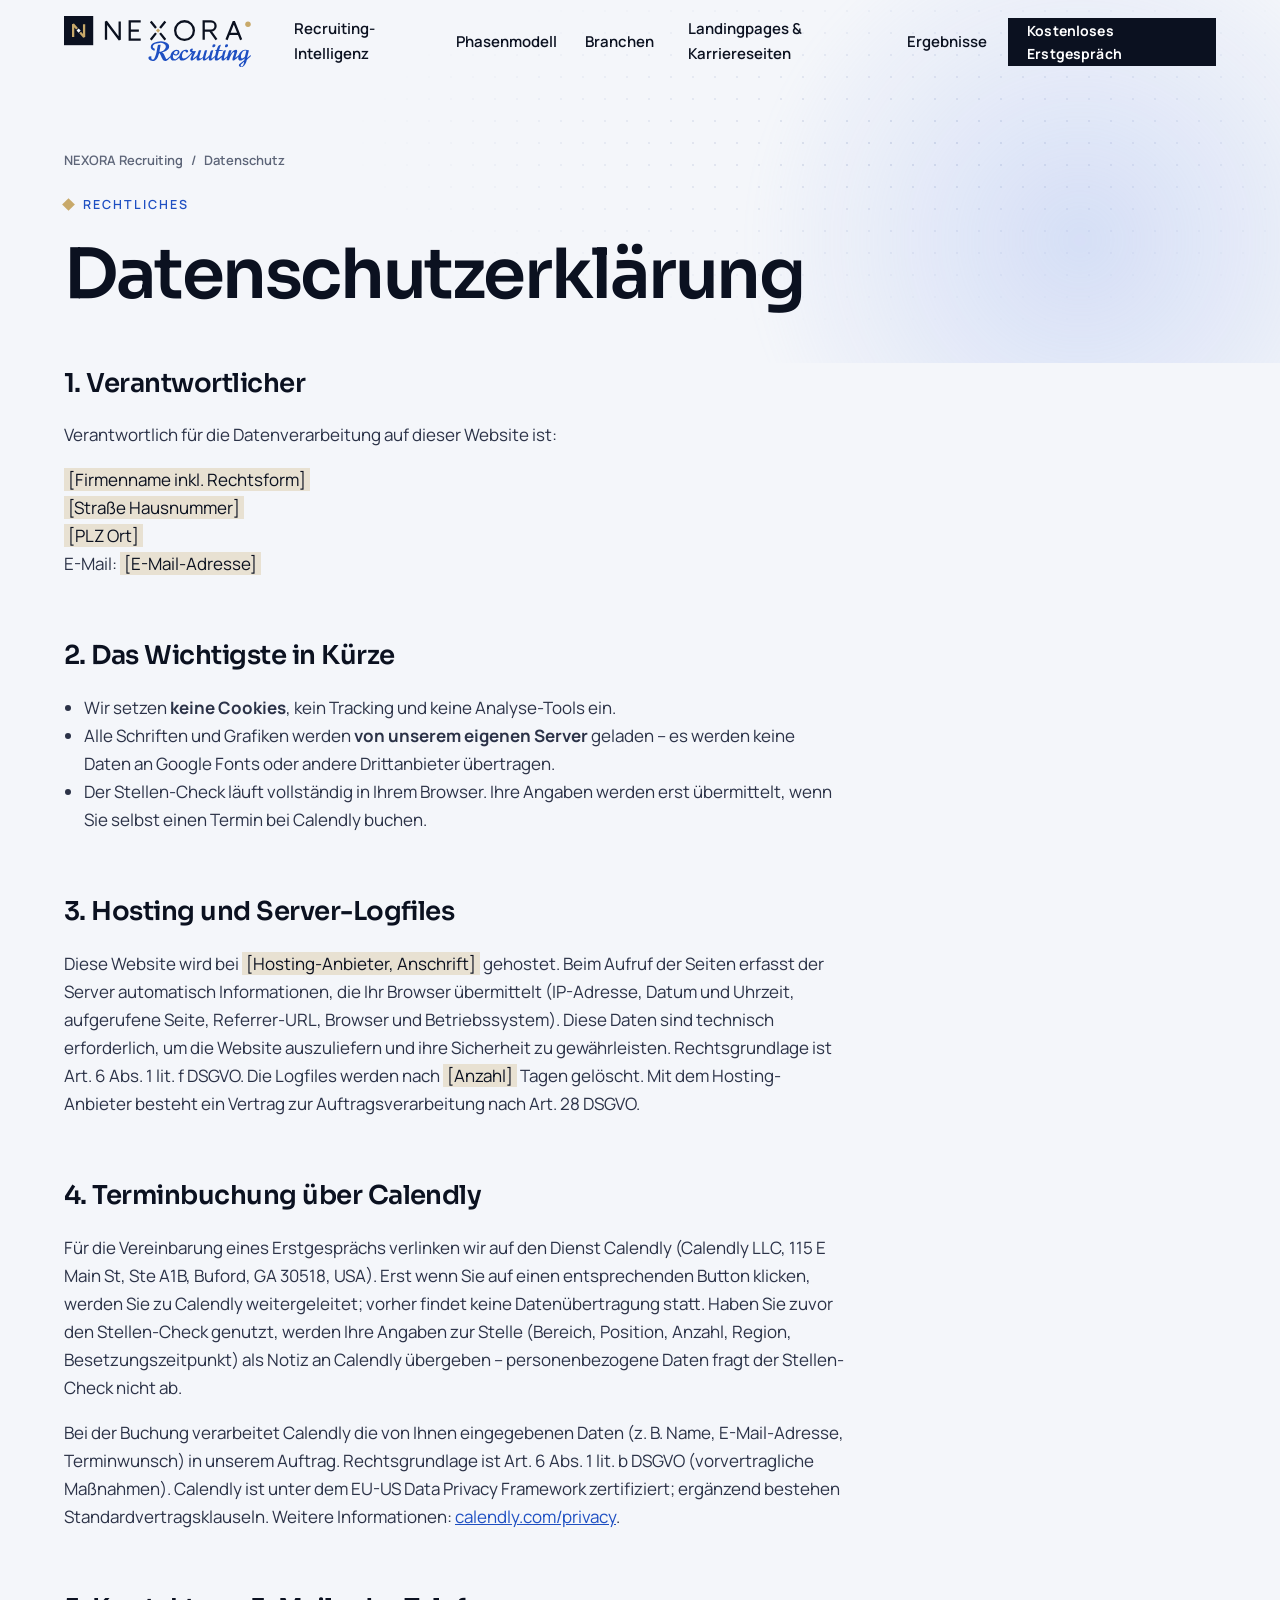
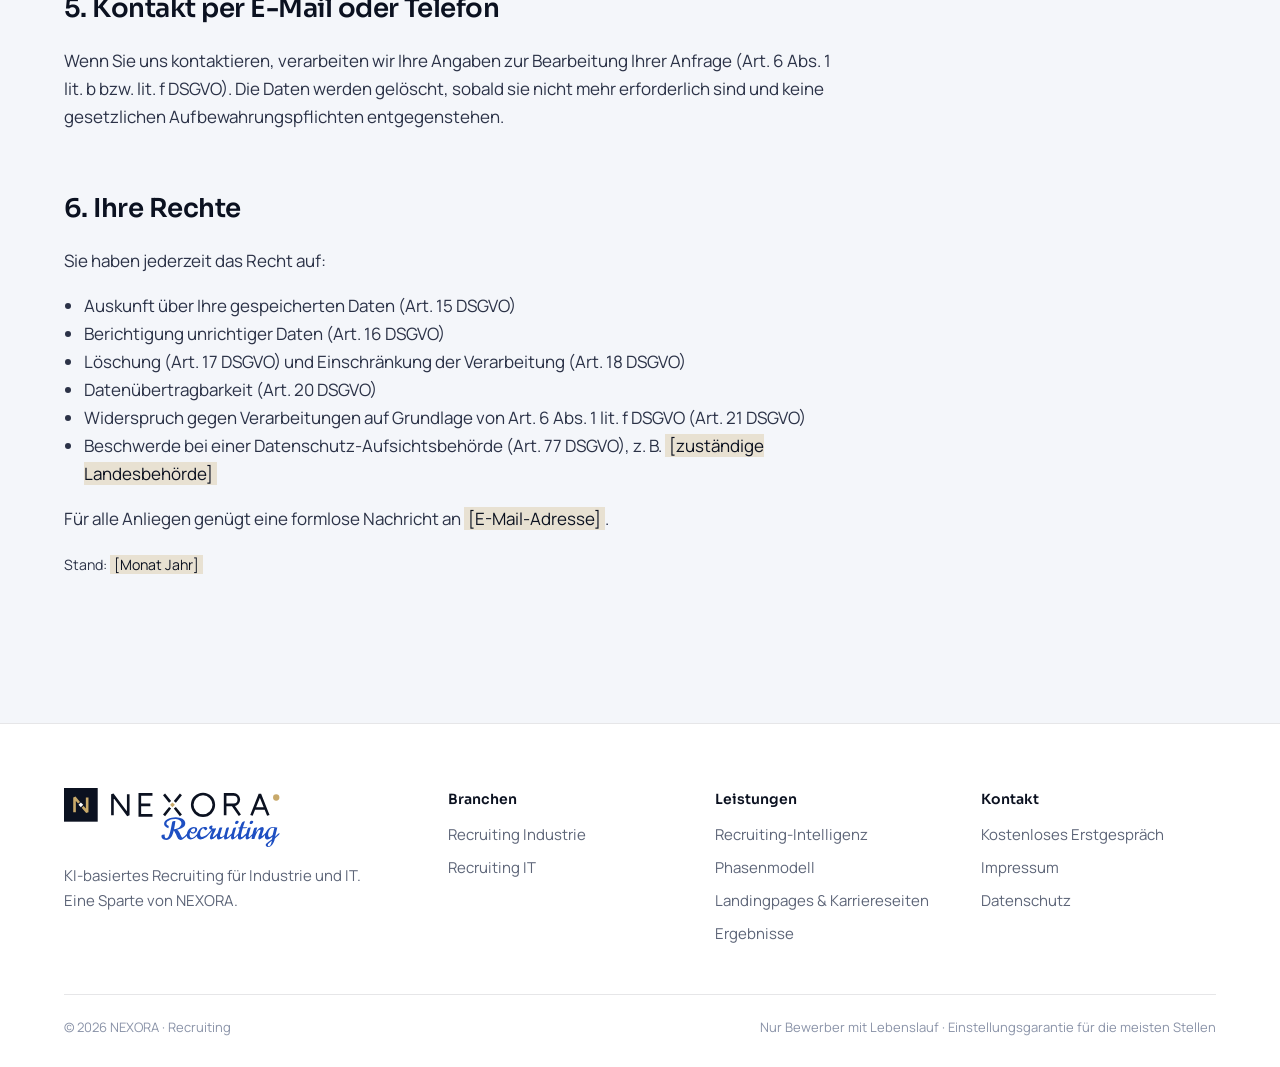
==== datenschutz.html @ f0003eba "Website für den Livegang optimieren - Schriften lokal einbinden statt über Google Fonts (DSGVO): kei" ====
<!doctype html>
<html lang="de">
<head>
<meta charset="utf-8">
<meta name="viewport" content="width=device-width, initial-scale=1">
<title>Datenschutzerklärung | NEXORA Recruiting</title>
<meta name="description" content="Datenschutzerklärung von NEXORA Recruiting – keine Cookies, kein Tracking, Schriften lokal eingebunden.">
<link rel="canonical" href="https://recruiting.nexora.de/datenschutz.html">
<meta name="theme-color" content="#0b1120">
<link rel="icon" href="assets/logo/nexora-mark.svg" type="image/svg+xml">
<link rel="preload" href="assets/fonts/manrope-latin.woff2" as="font" type="font/woff2" crossorigin>
<link rel="preload" href="assets/fonts/sora-latin.woff2" as="font" type="font/woff2" crossorigin>
<link rel="stylesheet" href="styles.css">
</head>
<body>
<a class="skip" href="#inhalt">Zum Inhalt springen</a>
<header class="hdr">
  <div class="wrap hdr-in">
    <a class="brand" href="index.html" aria-label="NEXORA Recruiting – zur Startseite"><img src="assets/logo/nexora-recruiting-logo.svg" alt="NEXORA Recruiting" width="190" height="52"></a>
    <nav class="nav" id="nav" aria-label="Hauptmenü">
      <ul class="menu">
        <li><a href="index.html#intelligenz">Recruiting-Intelligenz</a></li>
        <li><a href="index.html#phasen">Phasenmodell</a></li>
        <li class="has-sub"><button class="sub-toggle" aria-expanded="false">Branchen <svg viewBox="0 0 12 12"><path d="M2 4l4 4 4-4"/></svg></button><ul class="submenu" role="list" style="list-style:none;margin:0"><li><a href="industrie-recruiting.html"><span class="mi"><svg viewBox="0 0 24 24" aria-hidden="true"><path d="M3 21V10l5 3V10l5 3V10l5 3V4h3v17z"/><path d="M7 17h2M12 17h2"/></svg></span><span><strong>Recruiting Industrie</strong><small>Servicetechniker, Zerspaner, Elektroniker & Co.</small></span></a></li><li><a href="it-recruiting.html"><span class="mi"><svg viewBox="0 0 24 24" aria-hidden="true"><path d="M8 7l-5 5 5 5M16 7l5 5-5 5M14 4l-4 16"/></svg></span><span><strong>Recruiting IT</strong><small>Entwickler, Administratoren, IT-Security & Co.</small></span></a></li></ul></li>
        <li><a href="landingpages-karriereseiten.html">Landingpages &amp; Karriereseiten</a></li>
        <li><a href="index.html#ergebnisse">Ergebnisse</a></li>
      </ul>
      <a class="btn btn-ink btn-sm" href="https://calendly.com/staeb-felix/erstgespraech" target="_blank" rel="noopener">Kostenloses Erstgespräch</a>
    </nav>
    <button class="burger" aria-label="Menü öffnen" aria-expanded="false" aria-controls="nav"><span></span></button>
  </div>
</header>
<main id="inhalt">
<section class="hero sub-hero legal-hero" id="top">
  <div class="wrap">
    <nav class="crumbs" aria-label="Brotkrumen"><a href="index.html">NEXORA Recruiting</a><span>/</span><span>Datenschutz</span></nav>
    <span class="pre">Rechtliches</span>
    <h1>Datenschutz&shy;erklärung</h1>
  </div>
</section>
<section class="sec legal-sec">
  <div class="wrap legal">
<!-- Vorlage – vor der Veröffentlichung rechtlich prüfen und Platzhalter in [eckigen Klammern] ersetzen. -->
<h2>1. Verantwortlicher</h2>
<p>Verantwortlich für die Datenverarbeitung auf dieser Website ist:</p>
<address><mark class="todo">[Firmenname inkl. Rechtsform]</mark><br><mark class="todo">[Straße Hausnummer]</mark><br><mark class="todo">[PLZ Ort]</mark><br>E-Mail: <mark class="todo">[E-Mail-Adresse]</mark></address>

<h2>2. Das Wichtigste in Kürze</h2>
<ul>
<li>Wir setzen <b>keine Cookies</b>, kein Tracking und keine Analyse-Tools ein.</li>
<li>Alle Schriften und Grafiken werden <b>von unserem eigenen Server</b> geladen – es werden keine Daten an Google Fonts oder andere Drittanbieter übertragen.</li>
<li>Der Stellen-Check läuft vollständig in Ihrem Browser. Ihre Angaben werden erst übermittelt, wenn Sie selbst einen Termin bei Calendly buchen.</li>
</ul>

<h2>3. Hosting und Server-Logfiles</h2>
<p>Diese Website wird bei <mark class="todo">[Hosting-Anbieter, Anschrift]</mark> gehostet. Beim Aufruf der Seiten erfasst der Server automatisch Informationen, die Ihr Browser übermittelt (IP-Adresse, Datum und Uhrzeit, aufgerufene Seite, Referrer-URL, Browser und Betriebssystem). Diese Daten sind technisch erforderlich, um die Website auszuliefern und ihre Sicherheit zu gewährleisten. Rechtsgrundlage ist Art. 6 Abs. 1 lit. f DSGVO. Die Logfiles werden nach <mark class="todo">[Anzahl]</mark> Tagen gelöscht. Mit dem Hosting-Anbieter besteht ein Vertrag zur Auftragsverarbeitung nach Art. 28 DSGVO.</p>

<h2>4. Terminbuchung über Calendly</h2>
<p>Für die Vereinbarung eines Erstgesprächs verlinken wir auf den Dienst Calendly (Calendly LLC, 115 E Main St, Ste A1B, Buford, GA 30518, USA). Erst wenn Sie auf einen entsprechenden Button klicken, werden Sie zu Calendly weitergeleitet; vorher findet keine Datenübertragung statt. Haben Sie zuvor den Stellen-Check genutzt, werden Ihre Angaben zur Stelle (Bereich, Position, Anzahl, Region, Besetzungszeitpunkt) als Notiz an Calendly übergeben – personenbezogene Daten fragt der Stellen-Check nicht ab.</p>
<p>Bei der Buchung verarbeitet Calendly die von Ihnen eingegebenen Daten (z. B. Name, E-Mail-Adresse, Terminwunsch) in unserem Auftrag. Rechtsgrundlage ist Art. 6 Abs. 1 lit. b DSGVO (vorvertragliche Maßnahmen). Calendly ist unter dem EU-US Data Privacy Framework zertifiziert; ergänzend bestehen Standardvertragsklauseln. Weitere Informationen: <a href="https://calendly.com/privacy" target="_blank" rel="noopener">calendly.com/privacy</a>.</p>

<h2>5. Kontakt per E-Mail oder Telefon</h2>
<p>Wenn Sie uns kontaktieren, verarbeiten wir Ihre Angaben zur Bearbeitung Ihrer Anfrage (Art. 6 Abs. 1 lit. b bzw. lit. f DSGVO). Die Daten werden gelöscht, sobald sie nicht mehr erforderlich sind und keine gesetzlichen Aufbewahrungspflichten entgegenstehen.</p>

<h2>6. Ihre Rechte</h2>
<p>Sie haben jederzeit das Recht auf:</p>
<ul>
<li>Auskunft über Ihre gespeicherten Daten (Art. 15 DSGVO)</li>
<li>Berichtigung unrichtiger Daten (Art. 16 DSGVO)</li>
<li>Löschung (Art. 17 DSGVO) und Einschränkung der Verarbeitung (Art. 18 DSGVO)</li>
<li>Datenübertragbarkeit (Art. 20 DSGVO)</li>
<li>Widerspruch gegen Verarbeitungen auf Grundlage von Art. 6 Abs. 1 lit. f DSGVO (Art. 21 DSGVO)</li>
<li>Beschwerde bei einer Datenschutz-Aufsichtsbehörde (Art. 77 DSGVO), z. B. <mark class="todo">[zuständige Landesbehörde]</mark></li>
</ul>
<p>Für alle Anliegen genügt eine formlose Nachricht an <mark class="todo">[E-Mail-Adresse]</mark>.</p>

<p><small>Stand: <mark class="todo">[Monat Jahr]</mark></small></p>
  </div>
</section>
</main>
<footer class="ftr">
  <div class="wrap">
    <div class="ftr-grid">
      <div><img src="assets/logo/nexora-recruiting-logo.svg" alt="NEXORA Recruiting" width="220" height="60"><p class="claim">KI-basiertes Recruiting für Industrie und IT. Eine Sparte von NEXORA.</p></div>
      <div><h4>Branchen</h4><ul><li><a href="industrie-recruiting.html">Recruiting Industrie</a></li><li><a href="it-recruiting.html">Recruiting IT</a></li></ul></div>
      <div><h4>Leistungen</h4><ul><li><a href="index.html#intelligenz">Recruiting-Intelligenz</a></li><li><a href="index.html#phasen">Phasenmodell</a></li><li><a href="landingpages-karriereseiten.html">Landingpages &amp; Karriereseiten</a></li><li><a href="index.html#ergebnisse">Ergebnisse</a></li></ul></div>
      <div><h4>Kontakt</h4><ul><li><a href="https://calendly.com/staeb-felix/erstgespraech" target="_blank" rel="noopener">Kostenloses Erstgespräch</a></li><li><a href="impressum.html">Impressum</a></li><li><a href="datenschutz.html">Datenschutz</a></li></ul></div>
    </div>
    <div class="ftr-bot"><span>© 2026 NEXORA · Recruiting</span><span>Nur Bewerber mit Lebenslauf · Einstellungsgarantie für die meisten Stellen</span></div>
  </div>
</footer>
<div class="mbar"><a href="https://calendly.com/staeb-felix/erstgespraech" target="_blank" rel="noopener">Kostenloses Erstgespräch <svg viewBox="0 0 24 24" fill="none" stroke="currentColor" stroke-width="2.2" stroke-linecap="round" stroke-linejoin="round"><path d="M5 12h14M13 6l6 6-6 6"/></svg></a></div>
<script src="main.js"></script>
</body>
</html>
---- styles.css ----
/* Schriften lokal eingebunden (SIL Open Font License, siehe assets/fonts/OFL.txt) –
   keine Verbindung zu Google-Servern, kein Weitergeben der Besucher-IP (DSGVO). */
@font-face { font-family: "Manrope"; font-style: normal; font-weight: 400 800; font-display: swap; src: url("assets/fonts/manrope-latin-ext.woff2") format("woff2"); unicode-range: U+0100-02BA, U+02BD-02C5, U+02C7-02CC, U+02CE-02D7, U+02DD-02FF, U+0304, U+0308, U+0329, U+1D00-1DBF, U+1E00-1E9F, U+1EF2-1EFF, U+2020, U+20A0-20AB, U+20AD-20C4, U+2113, U+2C60-2C7F, U+A720-A7FF; }
@font-face { font-family: "Manrope"; font-style: normal; font-weight: 400 800; font-display: swap; src: url("assets/fonts/manrope-latin.woff2") format("woff2"); unicode-range: U+0000-00FF, U+0131, U+0152-0153, U+02BB-02BC, U+02C6, U+02DA, U+02DC, U+0304, U+0308, U+0329, U+2000-206F, U+20AC, U+2122, U+2191, U+2193, U+2212, U+2215, U+FEFF, U+FFFD; }
@font-face { font-family: "Sora"; font-style: normal; font-weight: 400 700; font-display: swap; src: url("assets/fonts/sora-latin-ext.woff2") format("woff2"); unicode-range: U+0100-02BA, U+02BD-02C5, U+02C7-02CC, U+02CE-02D7, U+02DD-02FF, U+0304, U+0308, U+0329, U+1D00-1DBF, U+1E00-1E9F, U+1EF2-1EFF, U+2020, U+20A0-20AB, U+20AD-20C4, U+2113, U+2C60-2C7F, U+A720-A7FF; }
@font-face { font-family: "Sora"; font-style: normal; font-weight: 400 700; font-display: swap; src: url("assets/fonts/sora-latin.woff2") format("woff2"); unicode-range: U+0000-00FF, U+0131, U+0152-0153, U+02BB-02BC, U+02C6, U+02DA, U+02DC, U+0304, U+0308, U+0329, U+2000-206F, U+20AC, U+2122, U+2191, U+2193, U+2212, U+2215, U+FEFF, U+FFFD; }
@font-face { font-family: "Norican"; font-style: normal; font-weight: 400; font-display: swap; src: url("assets/fonts/norican-latin-ext.woff2") format("woff2"); unicode-range: U+0100-02BA, U+02BD-02C5, U+02C7-02CC, U+02CE-02D7, U+02DD-02FF, U+0304, U+0308, U+0329, U+1D00-1DBF, U+1E00-1E9F, U+1EF2-1EFF, U+2020, U+20A0-20AB, U+20AD-20C4, U+2113, U+2C60-2C7F, U+A720-A7FF; }
@font-face { font-family: "Norican"; font-style: normal; font-weight: 400; font-display: swap; src: url("assets/fonts/norican-latin.woff2") format("woff2"); unicode-range: U+0000-00FF, U+0131, U+0152-0153, U+02BB-02BC, U+02C6, U+02DA, U+02DC, U+0304, U+0308, U+0329, U+2000-206F, U+20AC, U+2122, U+2191, U+2193, U+2212, U+2215, U+FEFF, U+FFFD; }

/* NEXORA Recruiting – Untersparte von NEXORA
   Hell statt Nacht: kühles Weiß, Nachtblau, Messing aus dem Mutterlogo.
   Dazu das Dunkelblau des Recruiting-Schriftzugs (Allura) als zweite Akzentfarbe.
   Die Messing-Raute (Knoten im X) markiert, wo die Recruiting-Intelligenz arbeitet. */

:root {
  --ink: #0b1120;
  --navy: #121a2e;
  --navy-2: #1a2440;
  --brass: #c8a96a;
  --brass-2: #e2c88f;
  --blue: #1e4fc2;
  --blue-2: #3a6ae0;
  --sky: #9db4f0;
  --frost: #f4f6fa;
  --frost-2: #e9edf5;
  --white: #fff;
  --text: #2b3247;
  --muted: #5d6578;
  --steel: #8a93a8;
  --line: rgba(11, 17, 32, .1);
  --line-d: rgba(255, 255, 255, .1);
  --head: "Sora", "Manrope", system-ui, sans-serif;
  --sans: "Manrope", system-ui, sans-serif;
  --script: "Norican", cursive;
  --gutter: clamp(20px, 5vw, 72px);
  --max: 1240px;
  --ease: cubic-bezier(.2, .7, .1, 1);
}

*, *::before, *::after { box-sizing: border-box; }
html { scroll-behavior: smooth; scroll-padding-top: 96px; -webkit-text-size-adjust: 100%; }
body { margin: 0; background: var(--frost); color: var(--text); font: 400 17px/1.65 var(--sans); -webkit-font-smoothing: antialiased; overflow-x: clip; }
img, svg { display: block; max-width: 100%; }
h1, h2, h3, h4, p, figure, dl, dd { margin: 0; }
a { color: inherit; }
button, input, select, textarea { font: inherit; color: inherit; }
:focus-visible { outline: 2px solid var(--brass); outline-offset: 3px; }
::selection { background: var(--brass-2); color: var(--ink); }
.wrap { width: min(var(--max), 100% - 2 * var(--gutter)); margin-inline: auto; }
.skip { position: absolute; left: -9999px; z-index: 99; background: var(--ink); color: #fff; padding: 10px 16px; }
.skip:focus { left: 16px; top: 12px; }

/* ---------- Typo ---------- */
.pre { display: inline-flex; align-items: center; gap: 10px; font: 600 12.5px/1 var(--sans); letter-spacing: .16em; text-transform: uppercase; color: var(--blue); }
.pre::before { content: ""; width: 9px; height: 9px; background: var(--brass); transform: rotate(45deg); flex: none; }
.dark .pre { color: var(--sky); }
.h2 { font-family: var(--head); font-weight: 600; font-size: clamp(32px, 4vw, 54px); line-height: 1.1; letter-spacing: -.025em; color: var(--ink); text-wrap: balance; }
.dark .h2 { color: var(--white); }
.sc { font-family: var(--script); font-weight: 400; color: var(--blue); font-size: 1.08em; letter-spacing: 0; line-height: .9; padding-right: .08em; }
.dark .sc { color: var(--sky); }
.lead { font-size: clamp(17px, 1.3vw, 19px); color: var(--muted); max-width: 56ch; }
.dark .lead { color: #aab3c7; }
.head { display: grid; gap: 18px 64px; margin-bottom: clamp(40px, 5vw, 64px); }
.head .pre { grid-column: 1 / -1; }
@media (min-width: 960px) { .head { grid-template-columns: minmax(0, 1.1fr) minmax(0, .9fr); align-items: end; } }
.sec { padding: clamp(84px, 10vw, 140px) 0; position: relative; }
.dark { background: var(--ink); color: #c9d0de; }

/* ---------- Buttons ---------- */
.btn { position: relative; display: inline-flex; align-items: center; justify-content: center; gap: 10px; min-height: 54px; padding: 0 26px; font-weight: 700; font-size: 15px; letter-spacing: .01em; text-decoration: none; border: 1px solid transparent; cursor: pointer; overflow: hidden; isolation: isolate; transition: background .25s, color .25s, border-color .25s, transform .25s var(--ease); }
.btn:hover { transform: translateY(-1px); }
.btn svg { width: 16px; height: 16px; transition: transform .3s var(--ease); }
.btn:hover svg { transform: translateX(3px); }
.btn-brass { background: var(--brass); color: var(--ink); }
.btn-brass::after { content: ""; position: absolute; inset: 0; z-index: -1; background: linear-gradient(100deg, transparent 30%, rgba(255,255,255,.55) 50%, transparent 70%); transform: translateX(-110%); transition: transform .8s var(--ease); }
.btn-brass:hover::after { transform: translateX(110%); }
.btn-ink { background: var(--ink); color: var(--white); }
.btn-ink:hover { background: var(--blue); }
.btn-line { border-color: rgba(11,17,32,.25); color: var(--ink); background: transparent; }
.btn-line:hover { border-color: var(--ink); }
.dark .btn-line, .btn-line.on-dark { border-color: rgba(255,255,255,.28); color: var(--white); }
.dark .btn-line:hover, .btn-line.on-dark:hover { border-color: var(--white); }
.btn-sm { min-height: 44px; padding: 0 18px; font-size: 14px; }

/* ---------- Kopfzeile ---------- */
.hdr { position: fixed; inset: 0 0 auto; z-index: 50; transition: background .35s, box-shadow .35s; }
.hdr.solid { background: rgba(255,255,255,.9); backdrop-filter: blur(14px) saturate(1.3); -webkit-backdrop-filter: blur(14px) saturate(1.3); box-shadow: 0 1px 0 var(--line); }
.hdr-in { display: flex; align-items: center; gap: 28px; height: 84px; transition: height .35s; }
.hdr.solid .hdr-in { height: 72px; }
.brand { display: block; flex: none; }
.brand img { height: 52px; width: auto; transition: height .35s; }
.hdr.solid .brand img { height: 46px; }
.nav { margin-left: auto; display: flex; align-items: center; gap: 8px; }
.menu { display: flex; align-items: center; gap: 2px; list-style: none; margin: 0; padding: 0; }
.menu > li > a, .sub-toggle { display: inline-flex; align-items: center; gap: 6px; padding: 10px 13px; font-size: 15px; font-weight: 600; color: var(--ink); text-decoration: none; background: none; border: 0; cursor: pointer; position: relative; }
.menu > li > a::after, .sub-toggle::after { content: ""; position: absolute; left: 13px; right: 13px; bottom: 4px; height: 2px; background: var(--brass); transform: scaleX(0); transform-origin: left; transition: transform .3s var(--ease); }
.menu > li > a:hover::after, .menu > li > a.on::after, .sub-toggle:hover::after { transform: scaleX(1); }
.sub-toggle svg { width: 11px; height: 11px; fill: none; stroke: currentColor; stroke-width: 1.8; transition: transform .3s; }
.has-sub { position: relative; }
.submenu { position: absolute; top: calc(100% + 12px); left: 50%; translate: -50% 0; width: 420px; padding: 10px; background: var(--white); border: 1px solid var(--line); box-shadow: 0 30px 60px -24px rgba(11,17,32,.35); opacity: 0; visibility: hidden; transform: translateY(-6px); transition: opacity .25s, transform .3s var(--ease), visibility .25s; }
.submenu::before { content: ""; position: absolute; inset: -14px 0 auto; height: 14px; }
.has-sub:hover .submenu, .has-sub:focus-within .submenu, .has-sub.open .submenu { opacity: 1; visibility: visible; transform: none; }
.has-sub:hover .sub-toggle svg, .has-sub.open .sub-toggle svg { transform: rotate(180deg); }
.submenu a { display: flex; gap: 14px; align-items: center; padding: 12px; text-decoration: none; transition: background .2s; }
.submenu a:hover { background: var(--frost); }
.submenu strong { display: block; font-size: 15px; color: var(--ink); }
.submenu small { display: block; font-size: 13px; color: var(--muted); line-height: 1.4; }
.mi { flex: none; width: 42px; height: 42px; display: grid; place-items: center; border: 1px solid rgba(31,60,136,.2); background: rgba(31,60,136,.05); }
.mi svg { width: 22px; height: 22px; fill: none; stroke: var(--blue); stroke-width: 1.6; stroke-linecap: round; stroke-linejoin: round; }
.burger { display: none; margin-left: auto; width: 46px; height: 46px; border: 1px solid var(--line); background: var(--white); cursor: pointer; place-items: center; }
.burger span, .burger span::before, .burger span::after { display: block; width: 20px; height: 2px; background: var(--ink); position: relative; transition: transform .3s var(--ease), background .2s; }
.burger span::before, .burger span::after { content: ""; position: absolute; left: 0; }
.burger span::before { top: -6px; } .burger span::after { top: 6px; }
.nav-open .burger span { background: transparent; }
.nav-open .burger span::before { transform: translateY(6px) rotate(45deg); }
.nav-open .burger span::after { transform: translateY(-6px) rotate(-45deg); }

/* ---------- Hero ---------- */
.hero { position: relative; padding: 150px 0 clamp(70px, 8vw, 110px); overflow: hidden; }
.hero::before { content: ""; position: absolute; inset: 0; z-index: -1; background: radial-gradient(circle, rgba(31,60,136,.14) 1px, transparent 1.5px) 0 0 / 22px 22px; -webkit-mask: radial-gradient(ellipse 60% 70% at 72% 40%, #000, transparent 75%); mask: radial-gradient(ellipse 60% 70% at 72% 40%, #000, transparent 75%); }
.hero::after { content: ""; position: absolute; z-index: -1; width: 720px; height: 720px; right: -160px; top: -120px; background: radial-gradient(circle, rgba(157,180,240,.35), transparent 65%); filter: blur(10px); }
.hero-grid { display: grid; grid-template-columns: minmax(0, 1fr) minmax(0, 1.05fr); gap: clamp(32px, 5vw, 72px); align-items: center; }
.hero h1 { font-family: var(--head); font-weight: 600; font-size: clamp(42px, 5.4vw, 76px); line-height: 1.04; letter-spacing: -.035em; color: var(--ink); margin: 22px 0 24px; text-wrap: balance; }
.hero h1 .sc { font-size: 1.1em; display: inline-block; transform: translateY(.06em); }
.hero .lead b { color: var(--ink); }
.hero-actions { display: flex; flex-wrap: wrap; gap: 12px; margin-top: 34px; }
.trust { display: flex; flex-wrap: wrap; gap: 10px 22px; margin-top: 34px; padding: 0; list-style: none; }
.trust li { display: flex; align-items: center; gap: 9px; font-size: 14.5px; font-weight: 600; color: var(--ink); }
.trust svg { width: 18px; height: 18px; color: var(--blue); flex: none; }

/* Recruiting-Engine im Hero */
.engine { position: relative; background: var(--ink); color: #c9d0de; border: 1px solid #1d2741; box-shadow: 0 40px 80px -30px rgba(11,17,32,.55), 0 0 0 8px rgba(255,255,255,.6); }
.engine::before { content: ""; position: absolute; inset: 0; background: radial-gradient(circle at 50% 45%, rgba(53,87,183,.35), transparent 60%); pointer-events: none; }
.eng-top { position: relative; display: flex; align-items: center; gap: 10px; padding: 13px 18px; border-bottom: 1px solid var(--line-d); font-size: 12.5px; font-weight: 600; letter-spacing: .04em; }
.eng-top .live { width: 8px; height: 8px; border-radius: 50%; background: #4ade80; box-shadow: 0 0 0 0 rgba(74,222,128,.6); animation: live 1.8s infinite; }
@keyframes live { 70% { box-shadow: 0 0 0 8px rgba(74,222,128,0); } 100% { box-shadow: 0 0 0 0 rgba(74,222,128,0); } }
.eng-top b { color: var(--white); }
.eng-top .job { margin-left: auto; color: var(--brass-2); font-weight: 600; transition: opacity .3s; }
.eng-body { position: relative; display: grid; grid-template-columns: 1fr 1.15fr 1.25fr; gap: 0; min-height: 380px; }
.eng-col { padding: 18px 16px; position: relative; }
.eng-col + .eng-col { border-left: 1px solid var(--line-d); }
.eng-lbl { font-size: 10.5px; font-weight: 700; letter-spacing: .16em; text-transform: uppercase; color: var(--steel); margin-bottom: 14px; display: flex; justify-content: space-between; }
.eng-lbl em { font-style: normal; color: var(--sky); }
.chans { display: grid; grid-template-columns: repeat(5, 1fr); gap: 6px; }
.chans i { aspect-ratio: 1; border: 1px solid #263252; background: #111a2e; position: relative; transition: background .3s, border-color .3s, box-shadow .3s; }
.chans i.on { background: var(--blue-2); border-color: var(--sky); box-shadow: 0 0 12px rgba(157,180,240,.6); }
.chans i.hot { background: var(--brass); border-color: var(--brass-2); box-shadow: 0 0 14px rgba(200,169,106,.8); }
.chan-key { margin-top: 14px; display: grid; gap: 6px; font-size: 11.5px; color: var(--steel); }
.chan-key span { display: flex; gap: 8px; align-items: center; }
.chan-key i { width: 9px; height: 9px; display: inline-block; }
.core { display: grid; place-items: center; margin: 4px auto 16px; width: 112px; height: 112px; position: relative; }
.core svg { position: absolute; inset: 0; width: 100%; height: 100%; }
.core .ring { animation: spin 14s linear infinite; transform-origin: center; }
.core .ring2 { animation: spin 22s linear infinite reverse; transform-origin: center; }
@keyframes spin { to { transform: rotate(360deg); } }
.core .mark { position: relative; width: 52px; height: 52px; }
.core .mark .node { animation: node 1.6s ease-in-out infinite; transform-origin: 32px 32px; }
@keyframes node { 50% { transform: scale(1.35); fill: var(--brass-2); } }
.reads { display: grid; gap: 8px; }
.reads div { border: 1px solid var(--line-d); padding: 8px 10px; background: rgba(255,255,255,.02); }
.reads dt { font-size: 10px; font-weight: 700; letter-spacing: .14em; text-transform: uppercase; color: var(--steel); }
.reads dd { font-size: 13px; font-weight: 600; color: var(--white); transition: opacity .35s; }
.reads dd.swap { opacity: 0; }
.phase-tags { display: flex; gap: 4px; }
.phase-tags span { font-size: 11px; padding: 1px 7px; border: 1px solid #33406a; color: var(--sky); }
.apps { display: grid; gap: 8px; }
.app { display: grid; grid-template-columns: 34px 1fr auto; gap: 10px; align-items: center; padding: 9px 10px; background: #121b31; border: 1px solid #222d4a; animation: appIn .6s var(--ease) both; }
@keyframes appIn { from { opacity: 0; transform: translateX(16px); } }
.app .av { width: 34px; height: 34px; border-radius: 50%; display: grid; place-items: center; font-size: 12px; font-weight: 700; color: var(--ink); background: var(--sky); }
.app b { display: block; font-size: 13px; color: var(--white); line-height: 1.25; }
.app small { display: block; font-size: 11.5px; color: var(--steel); }
.app .cv { font-size: 10.5px; font-weight: 700; letter-spacing: .06em; padding: 4px 7px; background: rgba(74,222,128,.12); color: #86efac; border: 1px solid rgba(74,222,128,.3); white-space: nowrap; }
.eng-foot { position: relative; display: flex; justify-content: space-between; gap: 12px; padding: 11px 18px; border-top: 1px solid var(--line-d); font-size: 12px; color: var(--steel); }
.eng-foot b { color: var(--white); font-variant-numeric: tabular-nums; }
.wire { position: absolute; top: 50%; width: 30px; height: 2px; z-index: 2; overflow: hidden; background: rgba(157,180,240,.15); }
.wire::after { content: ""; position: absolute; inset: 0; width: 40%; background: linear-gradient(90deg, transparent, var(--brass-2), transparent); animation: flow 1.4s linear infinite; }
@keyframes flow { from { transform: translateX(-100%); } to { transform: translateX(250%); } }
.wire.w1 { left: calc(100% / 3.4 - 15px); }
.wire.w2 { left: calc(100% * 2.15 / 3.4 - 15px); }
.eng-note { margin-top: 12px; font-size: 12px; color: var(--muted); text-align: right; }

/* ---------- Leistungsversprechen ---------- */
.promise { background: var(--white); border-block: 1px solid var(--line); }
.promise-grid { display: grid; grid-template-columns: repeat(4, 1fr); }
.pr { padding: 34px 28px; position: relative; }
.pr + .pr { border-left: 1px solid var(--line); }
.pr .ic { width: 46px; height: 46px; display: grid; place-items: center; border: 1px solid rgba(31,60,136,.2); background: rgba(31,60,136,.05); margin-bottom: 18px; }
.pr .ic svg { width: 24px; height: 24px; fill: none; stroke: var(--blue); stroke-width: 1.6; stroke-linecap: round; stroke-linejoin: round; }
.pr h3 { font-family: var(--head); font-size: 19px; font-weight: 600; letter-spacing: -.01em; color: var(--ink); line-height: 1.25; }
.pr p { font-size: 15px; color: var(--muted); margin-top: 8px; }

/* ---------- Recruiting-Intelligenz ---------- */
.intel { overflow: hidden; }
.intel::before { content: ""; position: absolute; inset: 0; background: radial-gradient(circle, rgba(157,180,240,.12) 1px, transparent 1.5px) 0 0 / 24px 24px; -webkit-mask: linear-gradient(180deg, transparent, #000 25%, #000 75%, transparent); mask: linear-gradient(180deg, transparent, #000 25%, #000 75%, transparent); pointer-events: none; }
.intel-grid { position: relative; display: grid; grid-template-columns: minmax(0, .95fr) minmax(0, 1.05fr); gap: clamp(36px, 6vw, 90px); align-items: center; }
.loop { position: relative; aspect-ratio: 1; max-width: 520px; width: 100%; margin-inline: auto; }
.loop svg { width: 100%; height: 100%; overflow: visible; }
.loop .orbit { fill: none; stroke: rgba(157,180,240,.18); stroke-dasharray: 2 6; }
.loop .spoke { stroke: rgba(157,180,240,.22); stroke-width: 1; }
.loop .pulse { fill: var(--brass-2); }
.loop .cnode rect { fill: #121b31; stroke: #2b3860; }
.loop .cnode text { fill: #c9d0de; font: 600 11px var(--sans); }
.loop .cnode.lit rect { stroke: var(--sky); fill: #18254a; }
.loop .center rect { fill: var(--ink); stroke: var(--brass); stroke-width: 2; }
.loop .lbl { fill: var(--steel); font: 700 10px var(--sans); letter-spacing: .14em; }
.know { list-style: none; padding: 0; margin: 32px 0 0; display: grid; grid-template-columns: 1fr 1fr; gap: 10px; }
.know li { padding: 16px 18px; border: 1px solid var(--line-d); background: rgba(255,255,255,.02); }
.know b { display: block; color: var(--white); font-size: 15.5px; }
.know span { display: block; font-size: 14px; color: #9aa4b9; margin-top: 3px; line-height: 1.45; }

.console { margin-top: clamp(56px, 7vw, 88px); border: 1px solid #1f2a46; background: linear-gradient(180deg, #0f172b, #0b1120); position: relative; }
.con-top { display: flex; flex-wrap: wrap; align-items: center; gap: 10px 16px; padding: 18px 22px; border-bottom: 1px solid var(--line-d); }
.con-top h3 { font-family: var(--head); font-size: 18px; font-weight: 600; color: var(--white); margin-right: auto; }
.con-tabs { display: flex; flex-wrap: wrap; gap: 6px; }
.con-tabs button { padding: 8px 13px; font-size: 13.5px; font-weight: 600; color: #aab3c7; background: transparent; border: 1px solid #2b3860; cursor: pointer; transition: all .2s; }
.con-tabs button:hover { color: var(--white); border-color: var(--sky); }
.con-tabs button[aria-selected="true"] { background: var(--sky); color: var(--ink); border-color: var(--sky); }
.con-body { display: grid; grid-template-columns: 1.3fr 1fr; }
.bars { padding: 24px 22px; display: grid; gap: 14px; }
.bar { display: grid; grid-template-columns: 210px 1fr; gap: 14px; align-items: center; font-size: 14.5px; color: #dfe4ee; }
.bar .tr { height: 10px; background: #18213a; position: relative; overflow: hidden; }
.bar .tr i { position: absolute; inset: 0 auto 0 0; width: var(--w, 0%); background: linear-gradient(90deg, var(--blue-2), var(--sky)); transition: width .9s var(--ease); }
.bar:first-child .tr i { background: linear-gradient(90deg, #a88b4f, var(--brass-2)); }
.con-side { padding: 24px 22px; border-left: 1px solid var(--line-d); display: grid; gap: 14px; align-content: start; }
.con-side div small { display: block; font-size: 10.5px; font-weight: 700; letter-spacing: .14em; text-transform: uppercase; color: var(--steel); }
.con-side div b { display: block; color: var(--white); font-size: 15px; margin-top: 2px; }
.con-note { padding: 12px 22px; border-top: 1px solid var(--line-d); font-size: 12px; color: var(--steel); }

/* ---------- Phasenmodell ---------- */
.phase-grid { display: grid; grid-template-columns: minmax(0, 1.1fr) minmax(0, .9fr); gap: clamp(32px, 5vw, 72px); align-items: start; }
.pool { background: var(--white); border: 1px solid var(--line); padding: 22px; }
.pool-top { display: flex; flex-wrap: wrap; justify-content: space-between; gap: 12px; align-items: center; margin-bottom: 18px; }
.seg { display: inline-flex; border: 1px solid var(--line); background: var(--frost); padding: 3px; }
.seg button { padding: 9px 14px; font-size: 14px; font-weight: 700; border: 0; background: transparent; color: var(--muted); cursor: pointer; transition: all .25s; }
.seg button[aria-pressed="true"] { background: var(--ink); color: var(--white); }
.reach { font-size: 14px; color: var(--muted); }
.reach b { color: var(--ink); }
.dots { display: grid; grid-template-columns: repeat(20, 1fr); gap: 5px; }
.dots i { aspect-ratio: 1; border-radius: 50%; background: #d8deea; transition: background .4s, transform .4s var(--ease), box-shadow .4s; }
.dots i.lit.p4 { background: var(--brass); box-shadow: 0 0 0 2px rgba(200,169,106,.2); }
.dots i.lit.p3 { background: var(--blue-2); }
.dots i.lit.p2 { background: var(--sky); }
.dots i.lit { transform: scale(1.12); }
.pool-key { display: flex; flex-wrap: wrap; gap: 8px 18px; margin-top: 16px; font-size: 13px; color: var(--muted); }
.pool-key span { display: flex; align-items: center; gap: 7px; }
.pool-key i { width: 10px; height: 10px; border-radius: 50%; display: inline-block; }
.pool-note { font-size: 12px; color: var(--steel); margin-top: 10px; }
.phases { display: grid; gap: 12px; }
.ph { display: grid; grid-template-columns: 64px 1fr; gap: 18px; padding: 20px 22px; background: var(--white); border: 1px solid var(--line); position: relative; transition: border-color .3s, transform .3s var(--ease); }
.ph:hover { border-color: var(--blue); transform: translateX(4px); }
.ph .no { font-family: var(--head); font-size: 40px; font-weight: 600; line-height: 1; color: var(--ink); }
.ph .no small { display: block; font: 700 10px var(--sans); letter-spacing: .16em; text-transform: uppercase; color: var(--muted); margin-bottom: 4px; }
.ph h3 { font-family: var(--head); font-size: 18px; font-weight: 600; color: var(--ink); line-height: 1.3; }
.ph p { font-size: 15px; color: var(--muted); margin-top: 4px; }
.ph .who { display: inline-block; margin-top: 10px; font-size: 12px; font-weight: 700; letter-spacing: .06em; padding: 4px 9px; }
.ph.p4 { border-left: 4px solid var(--brass); }
.ph.p3 { border-left: 4px solid var(--blue-2); }
.ph.p2 { border-left: 4px solid var(--sky); }
.ph.p4 .who { background: #f6efe0; color: #7a6230; }
.ph.p3 .who, .ph.p2 .who { background: #e6ecfa; color: var(--blue); }

/* ---------- Ablauf ---------- */
.flow { list-style: none; margin: 0; padding: 0; display: grid; grid-template-columns: repeat(5, 1fr); gap: 0; position: relative; counter-reset: s; }
.flow::before { content: ""; position: absolute; left: 0; right: 0; top: 27px; height: 1px; background: var(--line); }
.flow .fill { position: absolute; left: 0; top: 27px; height: 2px; width: calc(var(--p, 0) * 100%); background: linear-gradient(90deg, var(--blue), var(--brass)); }
.flow li { position: relative; padding: 0 18px 0 0; counter-increment: s; }
.flow .dot { width: 54px; height: 54px; display: grid; place-items: center; background: var(--white); border: 1px solid var(--line); position: relative; z-index: 1; margin-bottom: 20px; transition: border-color .4s, background .4s; }
.flow .dot svg { width: 24px; height: 24px; fill: none; stroke: var(--muted); stroke-width: 1.6; stroke-linecap: round; stroke-linejoin: round; transition: stroke .4s; }
.flow li.on .dot { border-color: var(--ink); background: var(--ink); }
.flow li.on .dot svg { stroke: var(--brass-2); }
.flow small { font-size: 11.5px; font-weight: 700; letter-spacing: .14em; color: var(--blue); }
.flow small::before { content: "0" counter(s) " · "; }
.flow h3 { font-family: var(--head); font-size: 18px; font-weight: 600; color: var(--ink); margin: 6px 0 6px; line-height: 1.3; }
.flow p { font-size: 15px; color: var(--muted); }
.flow-extra { display: grid; grid-template-columns: 1fr 1fr; gap: 14px; margin-top: 48px; }
.xbox { display: grid; grid-template-columns: 48px 1fr; gap: 16px; padding: 22px 24px; background: var(--white); border: 1px solid var(--line); }
.xbox .ic { width: 48px; height: 48px; display: grid; place-items: center; background: var(--frost); border: 1px solid var(--line); }
.xbox .ic svg { width: 24px; height: 24px; fill: none; stroke: var(--blue); stroke-width: 1.6; stroke-linecap: round; stroke-linejoin: round; }
.xbox h3 { font-family: var(--head); font-size: 17px; font-weight: 600; color: var(--ink); }
.xbox p { font-size: 15px; color: var(--muted); margin-top: 4px; }
.xbox .tag { display: inline-block; font-size: 11px; font-weight: 700; letter-spacing: .1em; text-transform: uppercase; color: #7a6230; background: #f6efe0; padding: 3px 8px; margin-left: 8px; vertical-align: 2px; }

/* ---------- Branchen ---------- */
.br-grid { display: grid; grid-template-columns: 1fr 1fr; gap: 18px; }
.br { position: relative; display: flex; flex-direction: column; min-height: 420px; padding: 36px; text-decoration: none; overflow: hidden; isolation: isolate; border: 1px solid var(--line); background: var(--white); transition: transform .45s var(--ease), box-shadow .45s; }
.br:hover { transform: translateY(-4px); box-shadow: 0 30px 60px -30px rgba(11,17,32,.4); }
.br.it { background: var(--ink); border-color: var(--ink); color: #c9d0de; }
.br .art { position: absolute; right: -20px; top: -10px; width: 62%; z-index: -1; opacity: .9; }
.br .art svg { width: 100%; height: auto; }
.br .kick { font-size: 12px; font-weight: 700; letter-spacing: .16em; text-transform: uppercase; color: var(--blue); }
.br.it .kick { color: var(--sky); }
.br h3 { font-family: var(--head); font-size: clamp(30px, 3.2vw, 44px); font-weight: 600; letter-spacing: -.03em; line-height: 1.05; color: var(--ink); margin: 12px 0 14px; max-width: 12ch; }
.br.it h3 { color: var(--white); }
.br p { color: var(--muted); max-width: 40ch; }
.br.it p { color: #aab3c7; }
.br .roles { display: flex; flex-wrap: wrap; gap: 6px; margin-top: auto; padding-top: 26px; }
.br .roles span { font-size: 13px; font-weight: 600; padding: 6px 10px; border: 1px solid var(--line); background: var(--frost); color: var(--ink); }
.br.it .roles span { border-color: #26324f; background: #121b31; color: #dfe4ee; }
.br .go { display: inline-flex; align-items: center; gap: 10px; margin-top: 22px; font-weight: 700; color: var(--ink); }
.br.it .go { color: var(--brass-2); }
.br .go svg { width: 16px; height: 16px; transition: transform .3s var(--ease); }
.br:hover .go svg { transform: translateX(5px); }
.founder { display: grid; grid-template-columns: auto 1fr; gap: 24px; align-items: center; margin-top: 18px; padding: 26px 30px; background: var(--white); border: 1px solid var(--line); }
.founder .q { font-family: var(--script); font-size: 56px; line-height: .6; color: var(--blue); }
.founder p { font-size: 17px; color: var(--text); }
.founder b { color: var(--ink); }

/* ---------- Ergebnisse ---------- */
.cases { display: grid; grid-template-columns: repeat(4, 1fr); gap: 14px; }
.case { position: relative; padding: 28px 24px 26px; background: var(--white); border: 1px solid var(--line); overflow: hidden; display: flex; flex-direction: column; transition: border-color .3s, transform .4s var(--ease); }
.case:hover { border-color: var(--ink); transform: translateY(-3px); }
.case::before { content: ""; position: absolute; left: 0; top: 0; width: 100%; height: 3px; background: linear-gradient(90deg, var(--blue), var(--brass)); transform: scaleX(0); transform-origin: left; transition: transform .6s var(--ease); }
.case.in::before { transform: scaleX(1); }
.case .area { font-size: 11.5px; font-weight: 700; letter-spacing: .14em; text-transform: uppercase; color: var(--blue); }
.case .num { font-family: var(--head); font-weight: 600; font-size: clamp(56px, 5.6vw, 80px); line-height: 1; letter-spacing: -.05em; color: var(--ink); margin: 18px 0 6px; font-variant-numeric: tabular-nums; }
.case .num small { font-size: .5em; color: var(--brass); letter-spacing: 0; }
.case h3 { font-family: var(--head); font-size: 18px; font-weight: 600; color: var(--ink); line-height: 1.3; }
.case p { font-size: 14.5px; color: var(--muted); margin-top: 6px; }
.case .time { margin-top: auto; padding-top: 18px; font-size: 13px; font-weight: 700; color: var(--ink); display: flex; gap: 8px; align-items: center; }
.case .time::before { content: ""; width: 7px; height: 7px; background: var(--brass); transform: rotate(45deg); }

/* ---------- Angebot Landingpages ---------- */
.offer { display: grid; grid-template-columns: minmax(0, 1fr) minmax(0, 1fr); gap: clamp(36px, 6vw, 90px); align-items: center; }
.offer ul { list-style: none; padding: 0; margin: 26px 0 32px; display: grid; gap: 12px; }
.offer li { display: flex; gap: 12px; font-size: 16px; }
.offer li svg { width: 20px; height: 20px; flex: none; color: var(--blue); margin-top: 3px; }
.devices { position: relative; aspect-ratio: 1.15; }
.laptop { position: absolute; left: 0; top: 6%; width: 82%; border: 1px solid var(--line); background: var(--white); box-shadow: 0 30px 60px -30px rgba(11,17,32,.45); }
.laptop .bar3 { display: flex; gap: 5px; padding: 9px 12px; border-bottom: 1px solid var(--line); background: var(--frost); }
.laptop .bar3 i { width: 8px; height: 8px; border-radius: 50%; background: #cfd5e1; }
.lp { padding: 22px 22px 26px; display: grid; gap: 10px; }
.lp .t1 { height: 12px; width: 30%; background: var(--frost-2); }
.lp .t2 { height: 22px; width: 78%; background: var(--ink); }
.lp .t3 { height: 22px; width: 54%; background: var(--blue); }
.lp .t4 { height: 8px; width: 88%; background: var(--frost-2); margin-top: 6px; }
.lp .t5 { height: 8px; width: 70%; background: var(--frost-2); }
.lp .row { display: grid; grid-template-columns: repeat(3, 1fr); gap: 8px; margin-top: 10px; }
.lp .row i { height: 54px; background: var(--frost); border: 1px solid var(--line); }
.lp .cta { width: 38%; height: 30px; background: var(--brass); margin-top: 8px; }
.phone { position: absolute; right: 0; bottom: 0; width: 34%; aspect-ratio: 9 / 18.5; border-radius: 26px; background: var(--ink); padding: 8px; box-shadow: 0 30px 60px -20px rgba(11,17,32,.55); }
.phone .scr { width: 100%; height: 100%; border-radius: 19px; background: var(--white); overflow: hidden; padding: 16px 12px; display: grid; gap: 8px; align-content: start; }
.phone .step { font-size: 9px; font-weight: 700; letter-spacing: .12em; color: var(--blue); }
.phone .q { font: 600 13px/1.25 var(--head); color: var(--ink); }
.phone .opt { padding: 8px 9px; border: 1px solid var(--line); font-size: 11px; font-weight: 600; color: var(--ink); transition: background .3s, border-color .3s; }
.phone .opt.sel { background: #e6ecfa; border-color: var(--blue); }
.phone .prog { height: 4px; background: var(--frost-2); }
.phone .prog i { display: block; height: 100%; width: 66%; background: var(--blue); transition: width .6s var(--ease); }
.phone .send { margin-top: 4px; height: 30px; background: var(--brass); display: grid; place-items: center; font-size: 11px; font-weight: 700; color: var(--ink); }

/* ---------- Stellen-Check ---------- */
.check-grid { display: grid; grid-template-columns: minmax(0, .85fr) minmax(0, 1.15fr); gap: clamp(32px, 5vw, 80px); align-items: start; }
.check-side ul { list-style: none; padding: 0; margin: 28px 0 0; display: grid; gap: 12px; }
.check-side li { display: flex; gap: 12px; color: #c9d0de; }
.check-side li svg { width: 20px; height: 20px; flex: none; color: var(--brass); margin-top: 3px; }
.sc-card { background: var(--white); color: var(--text); border: 1px solid var(--white); box-shadow: 0 40px 80px -30px rgba(0,0,0,.6); }
.sc-top { display: flex; align-items: center; gap: 12px; padding: 18px 24px; border-bottom: 1px solid var(--line); }
.sc-steps { display: flex; gap: 6px; list-style: none; margin: 0; padding: 0; flex: 1; }
.sc-steps li { flex: 1; height: 4px; background: var(--frost-2); position: relative; overflow: hidden; }
.sc-steps li::after { content: ""; position: absolute; inset: 0; background: linear-gradient(90deg, var(--blue), var(--brass)); transform: scaleX(0); transform-origin: left; transition: transform .5s var(--ease); }
.sc-steps li.on::after, .sc-steps li.done::after { transform: scaleX(1); }
.sc-count { font-size: 12.5px; font-weight: 700; color: var(--muted); white-space: nowrap; }
.sc-page { display: none; padding: 26px 24px 8px; border: 0; margin: 0; min-width: 0; }
.sc-page.on { display: block; animation: pageIn .45s var(--ease); }
@keyframes pageIn { from { opacity: 0; transform: translateX(14px); } }
.sc-page h3 { font-family: var(--head); font-size: 24px; font-weight: 600; color: var(--ink); letter-spacing: -.02em; }
.sc-page > p { color: var(--muted); font-size: 15px; margin-top: 4px; }
.opts { display: grid; grid-template-columns: 1fr 1fr; gap: 10px; margin-top: 20px; }
.opt { position: relative; cursor: pointer; }
.opt input { position: absolute; opacity: 0; pointer-events: none; }
.opt > span { display: flex; flex-direction: column; gap: 6px; height: 100%; padding: 18px; border: 1px solid var(--line); background: var(--frost); transition: border-color .2s, background .2s, transform .2s; }
.opt > span b { font-family: var(--head); font-size: 17px; font-weight: 600; color: var(--ink); }
.opt > span small { font-size: 13px; color: var(--muted); line-height: 1.4; }
.opt > span svg { width: 28px; height: 28px; fill: none; stroke: var(--blue); stroke-width: 1.6; stroke-linecap: round; stroke-linejoin: round; margin-bottom: 4px; }
.opt:hover > span { border-color: var(--ink); transform: translateY(-2px); }
.opt input:checked + span { border-color: var(--blue); background: #eef2fc; box-shadow: inset 0 0 0 1px var(--blue); }
.opt input:focus-visible + span { outline: 2px solid var(--brass); outline-offset: 2px; }
.fields { display: grid; grid-template-columns: 1fr 1fr; gap: 14px; margin-top: 20px; }
.fld { display: grid; gap: 6px; }
.fld.full { grid-column: 1 / -1; }
.fld label, .fld .lbl { font-weight: 700; font-size: 14px; color: var(--ink); }
.fld input, .fld select { width: 100%; padding: 13px 14px; border: 1px solid var(--line); background: var(--frost); transition: border-color .2s, background .2s; }
.fld input:focus, .fld select:focus { outline: none; border-color: var(--blue); background: var(--white); }
.fld.bad input, .fld.bad select { border-color: #c0362c; background: #fff5f4; }
.chips { display: flex; flex-wrap: wrap; gap: 8px; }
.chip { position: relative; cursor: pointer; }
.chip input { position: absolute; opacity: 0; pointer-events: none; }
.chip span { display: inline-block; padding: 10px 14px; border: 1px solid var(--line); background: var(--frost); font-size: 14px; font-weight: 700; transition: all .2s; }
.chip:hover span { border-color: var(--ink); }
.chip input:checked + span { background: var(--ink); color: var(--white); border-color: var(--ink); }
.chip input:focus-visible + span { outline: 2px solid var(--brass); outline-offset: 2px; }
.sc-err { display: none; margin-top: 12px; font-size: 14px; font-weight: 700; color: #b02a20; }
.sc-err.show { display: block; }
.sc-bar { display: flex; align-items: center; justify-content: space-between; gap: 12px; padding: 18px 24px 24px; }
.sc-bar .back { background: none; border: 0; color: var(--muted); font-weight: 700; cursor: pointer; padding: 8px 0; }
.sc-bar .back[hidden] { display: block; visibility: hidden; }
.sc-res { padding: 28px 24px; display: grid; gap: 16px; }
.sc-res .ok { display: flex; gap: 14px; align-items: center; }
.sc-res .ok i { width: 46px; height: 46px; flex: none; display: grid; place-items: center; background: var(--ink); }
.sc-res .ok i svg { width: 22px; height: 22px; fill: none; stroke: var(--brass-2); stroke-width: 2.4; }
.sc-res h3 { font-family: var(--head); font-size: 24px; font-weight: 600; color: var(--ink); }
.sc-sum { display: grid; grid-template-columns: 1fr 1fr; gap: 8px; }
.sc-sum div { padding: 12px 14px; background: var(--frost); border: 1px solid var(--line); }
.sc-sum small { display: block; font-size: 10.5px; font-weight: 700; letter-spacing: .14em; text-transform: uppercase; color: var(--muted); }
.sc-sum b { color: var(--ink); font-size: 15px; }
.sc-res p { color: var(--muted); font-size: 15px; }

/* ---------- FAQ ---------- */
.faq-grid { display: grid; grid-template-columns: minmax(0, .8fr) minmax(0, 1.2fr); gap: clamp(32px, 6vw, 96px); }
.acc { border-top: 1px solid var(--ink); }
.acc details { border-bottom: 1px solid var(--line); }
.acc summary { list-style: none; cursor: pointer; display: flex; justify-content: space-between; gap: 18px; padding: 22px 0; font-family: var(--head); font-size: clamp(17px, 1.4vw, 19px); font-weight: 600; color: var(--ink); }
.acc summary::-webkit-details-marker { display: none; }
.acc summary i { width: 28px; height: 28px; flex: none; border: 1px solid var(--line); position: relative; transition: background .25s, border-color .25s; }
.acc summary i::before, .acc summary i::after { content: ""; position: absolute; left: 50%; top: 50%; width: 11px; height: 1.6px; background: var(--ink); translate: -50% -50%; }
.acc summary i::after { rotate: 90deg; transition: rotate .3s var(--ease); }
.acc details[open] summary i { background: var(--brass); border-color: var(--brass); }
.acc details[open] summary i::after { rotate: 0deg; }
.acc .a { padding: 0 44px 24px 0; color: var(--muted); }

/* ---------- Unterseiten ---------- */
.crumbs { display: flex; gap: 8px; font-size: 13px; font-weight: 600; color: var(--muted); margin-bottom: 18px; }
.crumbs a { text-decoration: none; }
.crumbs a:hover { color: var(--blue); }
.sub-hero .hero-grid { grid-template-columns: minmax(0, 1.05fr) minmax(0, .95fr); }
.stat-row { display: grid; grid-template-columns: repeat(3, 1fr); gap: 0; margin-top: 38px; border-top: 1px solid var(--ink); }
.stat-row div { padding: 18px 16px 0 0; }
.stat-row div + div { padding-left: 16px; border-left: 1px solid var(--line); }
.stat-row b { display: block; font-family: var(--head); font-size: clamp(26px, 2.6vw, 34px); font-weight: 600; color: var(--ink); letter-spacing: -.03em; line-height: 1.05; }
.stat-row span { display: block; font-size: 13.5px; color: var(--muted); margin-top: 6px; line-height: 1.4; }
.sub-art { position: relative; background: var(--white); border: 1px solid var(--line); box-shadow: 0 40px 80px -36px rgba(11,17,32,.45); padding: 22px; }
.roles-grid { display: grid; grid-template-columns: repeat(3, 1fr); gap: 12px; }
.role { display: grid; grid-template-columns: 44px 1fr; gap: 14px; align-items: start; padding: 20px; background: var(--white); border: 1px solid var(--line); transition: border-color .3s, transform .3s var(--ease); }
.role:hover { border-color: var(--blue); transform: translateY(-2px); }
.role .ic { width: 44px; height: 44px; display: grid; place-items: center; background: var(--frost); border: 1px solid var(--line); }
.role .ic svg { width: 22px; height: 22px; fill: none; stroke: var(--blue); stroke-width: 1.6; stroke-linecap: round; stroke-linejoin: round; }
.role h3 { font-family: var(--head); font-size: 16.5px; font-weight: 600; color: var(--ink); line-height: 1.3; }
.role p { font-size: 14px; color: var(--muted); margin-top: 3px; line-height: 1.45; }
.pain { display: grid; grid-template-columns: 1fr 1fr; gap: 14px; }
.pain > div { padding: 30px; border: 1px solid var(--line-d); }
.pain > div.us { border-color: var(--brass); background: rgba(200,169,106,.05); }
.pain h3 { font-family: var(--head); font-size: 20px; font-weight: 600; color: var(--white); margin-bottom: 14px; }
.pain ul { list-style: none; padding: 0; margin: 0; display: grid; gap: 10px; }
.pain li { display: flex; gap: 12px; font-size: 15.5px; color: #aab3c7; }
.pain li::before { content: "–"; color: var(--steel); }
.pain .us li { color: #e4e8f0; }
.pain .us li::before { content: ""; width: 8px; height: 8px; margin-top: 8px; background: var(--brass); transform: rotate(45deg); flex: none; }
.case-duo { display: grid; grid-template-columns: 1fr 1fr; gap: 14px; }
.case-duo .case .num { font-size: clamp(64px, 7vw, 104px); }
.feat-list { display: grid; grid-template-columns: repeat(3, 1fr); gap: 14px; }
.feat { padding: 28px 26px; background: var(--white); border: 1px solid var(--line); position: relative; overflow: hidden; }
.feat .ic { width: 48px; height: 48px; display: grid; place-items: center; background: var(--ink); margin-bottom: 18px; }
.feat .ic svg { width: 24px; height: 24px; fill: none; stroke: var(--brass-2); stroke-width: 1.6; stroke-linecap: round; stroke-linejoin: round; }
.feat h3 { font-family: var(--head); font-size: 19px; font-weight: 600; color: var(--ink); line-height: 1.3; }
.feat p { font-size: 15px; color: var(--muted); margin-top: 6px; }
.feat ul { list-style: none; padding: 0; margin: 14px 0 0; display: grid; gap: 6px; }
.feat li { font-size: 14px; color: var(--text); display: flex; gap: 8px; }
.feat li::before { content: ""; width: 6px; height: 6px; margin-top: 8px; background: var(--brass); transform: rotate(45deg); flex: none; }
.feat.opt-c { border-style: dashed; border-color: rgba(31,60,136,.35); background: linear-gradient(180deg, #fff, #f6f8fd); }
.feat .badge { position: absolute; top: 18px; right: 18px; font-size: 11px; font-weight: 700; letter-spacing: .1em; text-transform: uppercase; color: #7a6230; background: #f6efe0; padding: 4px 9px; }

/* ---------- Abschluss & Fußzeile ---------- */
.end { position: relative; overflow: hidden; background: var(--blue); color: #dfe6f8; }
.end::before { content: ""; position: absolute; inset: 0; background: radial-gradient(circle at 85% 30%, rgba(200,169,106,.35), transparent 45%), radial-gradient(circle, rgba(255,255,255,.12) 1px, transparent 1.5px) 0 0 / 22px 22px; }
.end-in { position: relative; display: grid; grid-template-columns: 1.3fr auto; gap: 32px; align-items: center; padding: clamp(70px, 8vw, 110px) 0; }
.end h2 { font-family: var(--head); font-weight: 600; font-size: clamp(36px, 4.6vw, 64px); line-height: 1.05; letter-spacing: -.035em; color: var(--white); }
.end h2 .sc { color: var(--brass-2); }
.end p { margin-top: 16px; font-size: 18px; max-width: 50ch; }
.end .btns { display: grid; gap: 12px; justify-items: stretch; }
.ftr { background: var(--white); border-top: 1px solid var(--line); padding: 64px 0 28px; font-size: 15px; }
.ftr-grid { display: grid; grid-template-columns: 1.5fr 1fr 1fr 1fr; gap: 32px; }
.ftr img { height: 60px; width: auto; }
.ftr .claim { margin-top: 16px; color: var(--muted); max-width: 34ch; }
.ftr h4 { font-family: var(--head); font-size: 14px; font-weight: 600; color: var(--ink); margin-bottom: 12px; }
.ftr ul { list-style: none; padding: 0; margin: 0; display: grid; gap: 8px; color: var(--muted); }
.ftr a { text-decoration: none; }
.ftr a:hover { color: var(--blue); }
.ftr-bot { display: flex; flex-wrap: wrap; justify-content: space-between; gap: 12px; margin-top: 48px; padding-top: 22px; border-top: 1px solid var(--line); font-size: 13px; color: var(--steel); }
.mbar { position: fixed; left: 12px; right: 12px; bottom: 12px; z-index: 60; display: none; padding: 8px; background: var(--ink); box-shadow: 0 14px 30px rgba(11,17,32,.35); transform: translateY(140%); transition: transform .4s var(--ease); }
.mbar.show { transform: none; }
.mbar a { display: flex; justify-content: center; align-items: center; gap: 8px; min-height: 48px; background: var(--brass); color: var(--ink); font-weight: 700; text-decoration: none; }
.mbar a svg { width: 16px; height: 16px; flex: none; }

/* Einblenden */
.rv { opacity: 0; transform: translateY(24px); transition: opacity .8s var(--ease), transform .8s var(--ease); }
.rv.in { opacity: 1; transform: none; }
[hidden]:not(.back) { display: none !important; }

/* ---------- Responsive ---------- */
@media (max-width: 1180px) {
  .menu > li > a, .sub-toggle { padding: 10px 9px; font-size: 14.5px; }
  .eng-body { grid-template-columns: 1fr 1.2fr; }
  .eng-col.c1 { display: none; }
  .wire.w1 { display: none; }
  .wire.w2 { left: calc(100% * 1 / 2.2 - 15px); }
  .cases { grid-template-columns: repeat(2, 1fr); }
  .promise-grid { grid-template-columns: repeat(2, 1fr); }
  .pr:nth-child(3) { border-left: 0; }
  .pr:nth-child(n+3) { border-top: 1px solid var(--line); }
}
@media (max-width: 1020px) {
  .burger { display: grid; }
  .nav { position: fixed; inset: 72px 0 auto; margin: 0; flex-direction: column; align-items: stretch; gap: 0; padding: 12px var(--gutter) 24px; background: var(--white); border-bottom: 1px solid var(--line); box-shadow: 0 20px 40px -20px rgba(11,17,32,.3); transform: translateY(-120%); visibility: hidden; transition: transform .4s var(--ease), visibility .4s; max-height: calc(100vh - 72px); overflow: auto; }
  .nav-open .nav { transform: none; visibility: visible; }
  .nav-open .hdr { background: var(--white); }
  .menu { flex-direction: column; align-items: stretch; }
  .menu > li > a, .sub-toggle { width: 100%; font-size: 18px; padding: 14px 2px; border-bottom: 1px solid var(--line); }
  .menu > li > a::after, .sub-toggle::after { display: none; }
  .submenu { position: static; translate: none; width: auto; opacity: 1; visibility: visible; transform: none; box-shadow: none; border: 0; padding: 4px 0 8px; display: none; }
  .has-sub.open .submenu { display: block; }
  .nav .btn { margin-top: 14px; }
  .hdr-in { height: 72px; }
  .brand img { height: 44px; }
  .hero-grid, .sub-hero .hero-grid, .intel-grid, .phase-grid, .offer, .check-grid, .faq-grid { grid-template-columns: 1fr; }
  .hero { padding-top: 120px; }
  .flow { grid-template-columns: 1fr; gap: 22px; }
  .flow::before, .flow .fill { display: none; }
  .flow li { display: grid; grid-template-columns: 54px 1fr; gap: 0 18px; padding: 0; }
  .flow .dot { grid-row: span 3; margin: 0; }
  .flow-extra, .br-grid, .pain, .case-duo { grid-template-columns: 1fr; }
  .con-body { grid-template-columns: 1fr; }
  .con-side { border-left: 0; border-top: 1px solid var(--line-d); grid-template-columns: 1fr 1fr; }
  .roles-grid, .feat-list { grid-template-columns: 1fr 1fr; }
  .end-in { grid-template-columns: 1fr; }
  .end .btns { justify-items: start; }
  .ftr-grid { grid-template-columns: 1fr 1fr; }
  .mbar { display: block; }
  .ftr { padding-bottom: 96px; }
}
@media (max-width: 640px) {
  body { font-size: 16px; }
  .eng-body { grid-template-columns: 1fr; }
  .eng-col + .eng-col { border-left: 0; border-top: 1px solid var(--line-d); }
  .wire { display: none !important; }
  .core { width: 92px; height: 92px; }
  .promise-grid, .cases, .roles-grid, .feat-list { grid-template-columns: 1fr; }
  .pr + .pr { border-left: 0; border-top: 1px solid var(--line); }
  .know { grid-template-columns: 1fr; }
  .bar { grid-template-columns: 1fr; gap: 6px; }
  .dots { grid-template-columns: repeat(16, 1fr); gap: 4px; }
  .opts, .fields, .sc-sum, .stat-row { grid-template-columns: 1fr; }
  .stat-row div + div { padding-left: 0; border-left: 0; border-top: 1px solid var(--line); padding-bottom: 14px; }
  .br { min-height: 0; padding: 28px 22px; }
  .br .art { width: 80%; opacity: .25; }
  .founder { grid-template-columns: 1fr; gap: 6px; padding: 22px; }
  .ftr-grid { grid-template-columns: 1fr; }
  .acc .a { padding-right: 0; }
  .hero-actions .btn { width: 100%; }
  .devices { aspect-ratio: 1; }
  .con-side { grid-template-columns: 1fr; }
}
@media (prefers-reduced-motion: reduce) {
  *, *::before, *::after { animation-duration: .01ms !important; animation-iteration-count: 1 !important; transition-duration: .01ms !important; scroll-behavior: auto !important; }
  .rv { opacity: 1; transform: none; }
}
.hero-grid > *, .intel-grid > *, .phase-grid > *, .offer > *, .check-grid > *, .faq-grid > * { min-width: 0; }
.hero h1 { overflow-wrap: break-word; hyphens: auto; }

/* ---------- Gründer ---------- */
.founders { display: grid; grid-template-columns: 1fr 1fr; gap: 18px; }
.fd { position: relative; padding: 34px; background: var(--white); border: 1px solid var(--line); overflow: hidden; isolation: isolate; transition: transform .45s var(--ease), box-shadow .45s; }
.fd:hover { transform: translateY(-4px); box-shadow: 0 30px 60px -30px rgba(11,17,32,.35); }
.fd::after { content: ""; position: absolute; right: -60px; bottom: -60px; width: 220px; height: 220px; z-index: -1; background: radial-gradient(circle, rgba(30,79,194,.12), transparent 70%); }
.fd.it { background: var(--ink); border-color: var(--ink); color: #c9d0de; }
.fd.it::after { background: radial-gradient(circle, rgba(200,169,106,.22), transparent 70%); }
.fd-top { display: flex; align-items: center; gap: 14px; margin-bottom: 26px; }
.fd-mono { width: 64px; height: 64px; display: grid; place-items: center; background: var(--blue); }
.fd.it .fd-mono { background: var(--brass); }
.fd-mono svg { width: 30px; height: 30px; fill: none; stroke: #fff; stroke-width: 1.6; stroke-linecap: round; stroke-linejoin: round; }
.fd.it .fd-mono svg { stroke: var(--ink); }
.fd-tag { font-size: 12px; font-weight: 700; letter-spacing: .16em; text-transform: uppercase; color: var(--blue); }
.fd.it .fd-tag { color: var(--brass-2); }
.fd h3 { font-family: var(--head); font-size: clamp(24px, 2.4vw, 32px); font-weight: 600; letter-spacing: -.025em; line-height: 1.15; color: var(--ink); }
.fd.it h3 { color: var(--white); }
.fd p { margin-top: 14px; color: var(--muted); }
.fd.it p { color: #aab3c7; }
.fd ul { list-style: none; padding: 0; margin: 22px 0 0; display: flex; flex-wrap: wrap; gap: 6px; }
.fd li { font-size: 13px; font-weight: 600; padding: 6px 10px; border: 1px solid var(--line); background: var(--frost); color: var(--ink); }
.fd.it li { border-color: #26324f; background: #121b31; color: #dfe4ee; }
.fd-note { margin-top: 18px; padding: 20px 24px; border: 1px dashed rgba(30,79,194,.35); display: flex; flex-wrap: wrap; gap: 8px 16px; align-items: center; color: var(--text); }
@media (max-width: 1020px) { .founders { grid-template-columns: 1fr; } }
@media (max-width: 640px) { .fd { padding: 26px 22px; } }

/* Rechtstexte (Impressum, Datenschutz) */
.legal-hero { padding-bottom: clamp(36px, 4vw, 56px); }
.legal-hero h1 { margin-bottom: 0; }
.legal-sec { padding-top: 0; }
.legal > * { max-width: 780px; }
.legal h2 { font-family: var(--head); font-weight: 600; font-size: clamp(21px, 2.2vw, 26px); letter-spacing: -.02em; color: var(--ink); margin: 2.2em 0 .6em; }
.legal h2:first-child { margin-top: 0; }
.legal h3 { font-family: var(--head); font-weight: 600; font-size: 18px; color: var(--ink); margin: 1.6em 0 .4em; }
.legal p, .legal ul { margin: 0 0 1em; }
.legal ul { padding-left: 1.2em; }
.legal address { font-style: normal; }
.legal a { color: var(--blue); }
.todo { background: rgba(200, 169, 106, .28); color: var(--ink); padding: 0 4px; }
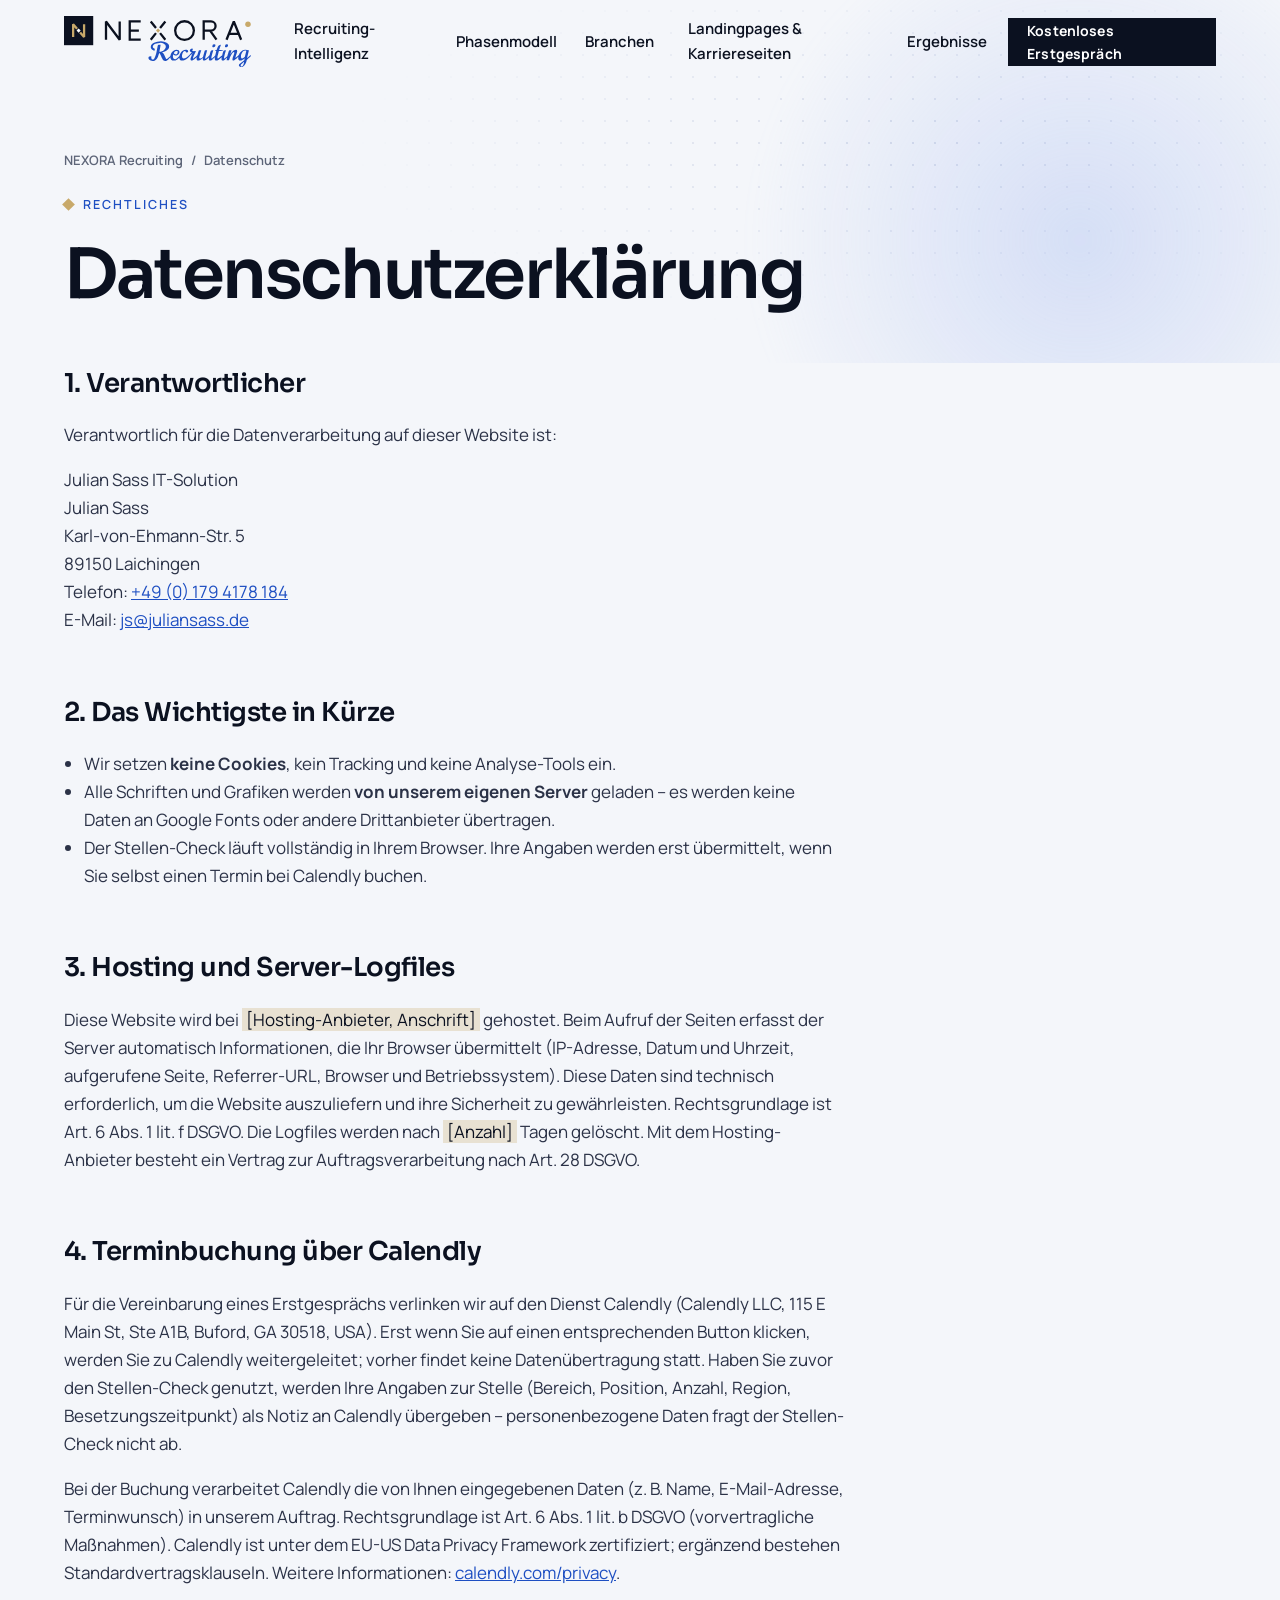
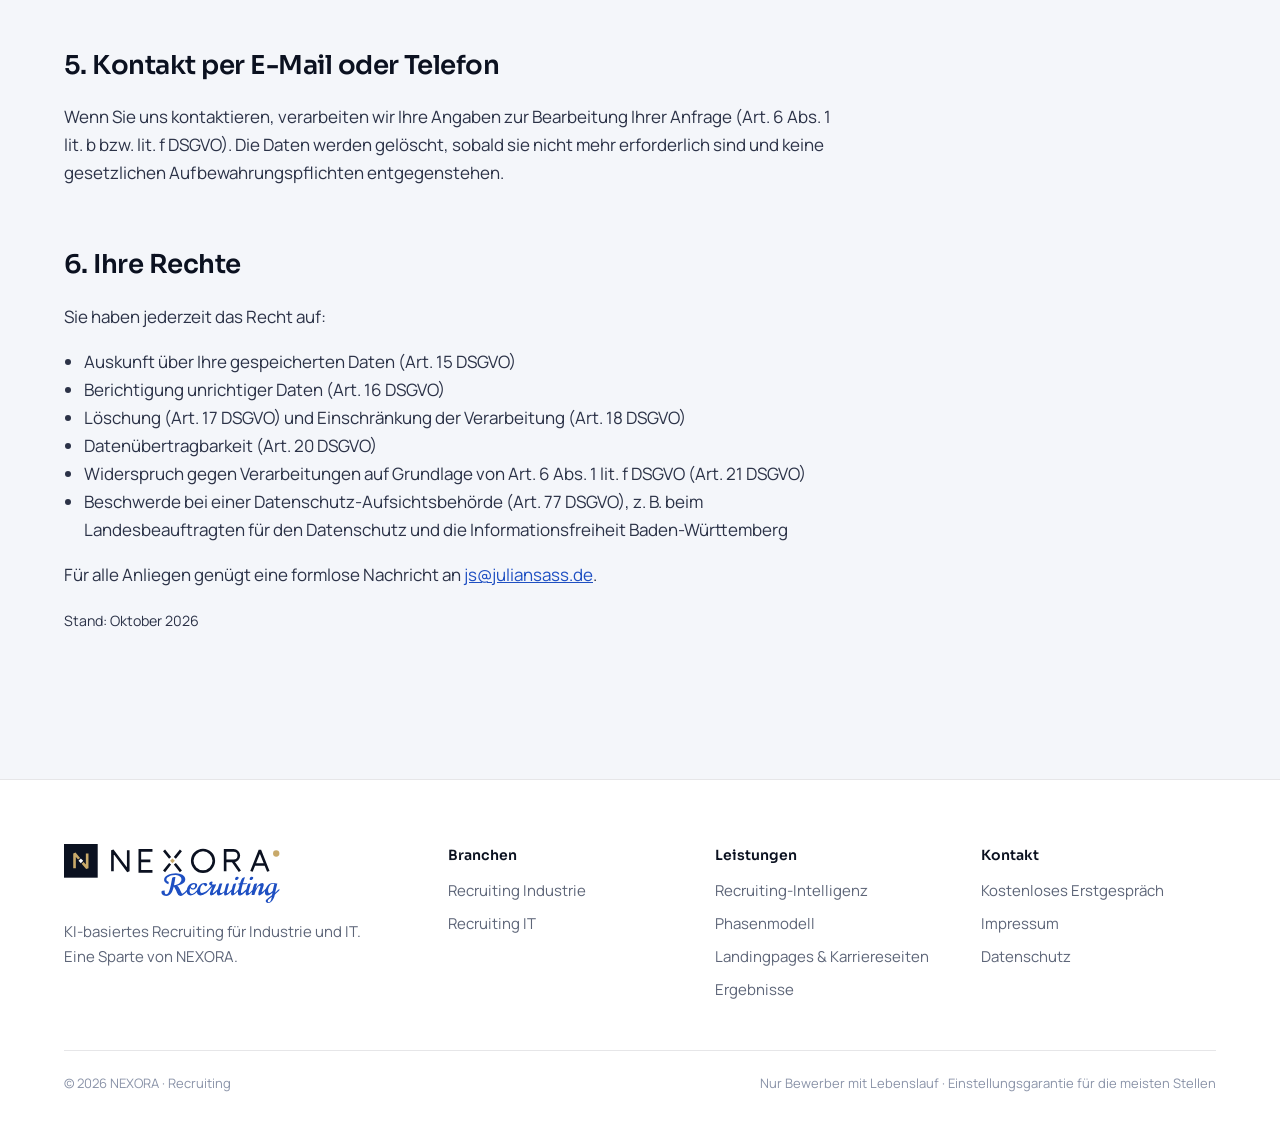
==== commit 8621cb5f: "Impressum mit Angaben von Julian Sass IT-Solution füllen Angaben wie auf juliansass.de, Gesetzesverw" ====
--- a/datenschutz.html
+++ b/datenschutz.html
@@ -43,7 +43,7 @@
 <!-- Vorlage – vor der Veröffentlichung rechtlich prüfen und Platzhalter in [eckigen Klammern] ersetzen. -->
 <h2>1. Verantwortlicher</h2>
 <p>Verantwortlich für die Datenverarbeitung auf dieser Website ist:</p>
-<address><mark class="todo">[Firmenname inkl. Rechtsform]</mark><br><mark class="todo">[Straße Hausnummer]</mark><br><mark class="todo">[PLZ Ort]</mark><br>E-Mail: <mark class="todo">[E-Mail-Adresse]</mark></address>
+<address>Julian Sass IT-Solution<br>Julian Sass<br>Karl-von-Ehmann-Str. 5<br>89150 Laichingen<br>Telefon: <a href="tel:+491794178184">+49 (0) 179 4178 184</a><br>E-Mail: <a href="mailto:js@juliansass.de">js@juliansass.de</a></address>
 
 <h2>2. Das Wichtigste in Kürze</h2>
 <ul>
@@ -70,11 +70,11 @@
 <li>Löschung (Art. 17 DSGVO) und Einschränkung der Verarbeitung (Art. 18 DSGVO)</li>
 <li>Datenübertragbarkeit (Art. 20 DSGVO)</li>
 <li>Widerspruch gegen Verarbeitungen auf Grundlage von Art. 6 Abs. 1 lit. f DSGVO (Art. 21 DSGVO)</li>
-<li>Beschwerde bei einer Datenschutz-Aufsichtsbehörde (Art. 77 DSGVO), z. B. <mark class="todo">[zuständige Landesbehörde]</mark></li>
+<li>Beschwerde bei einer Datenschutz-Aufsichtsbehörde (Art. 77 DSGVO), z. B. beim Landesbeauftragten für den Datenschutz und die Informationsfreiheit Baden-Württemberg</li>
 </ul>
-<p>Für alle Anliegen genügt eine formlose Nachricht an <mark class="todo">[E-Mail-Adresse]</mark>.</p>
+<p>Für alle Anliegen genügt eine formlose Nachricht an <a href="mailto:js@juliansass.de">js@juliansass.de</a>.</p>
 
-<p><small>Stand: <mark class="todo">[Monat Jahr]</mark></small></p>
+<p><small>Stand: Oktober 2026</small></p>
   </div>
 </section>
 </main>
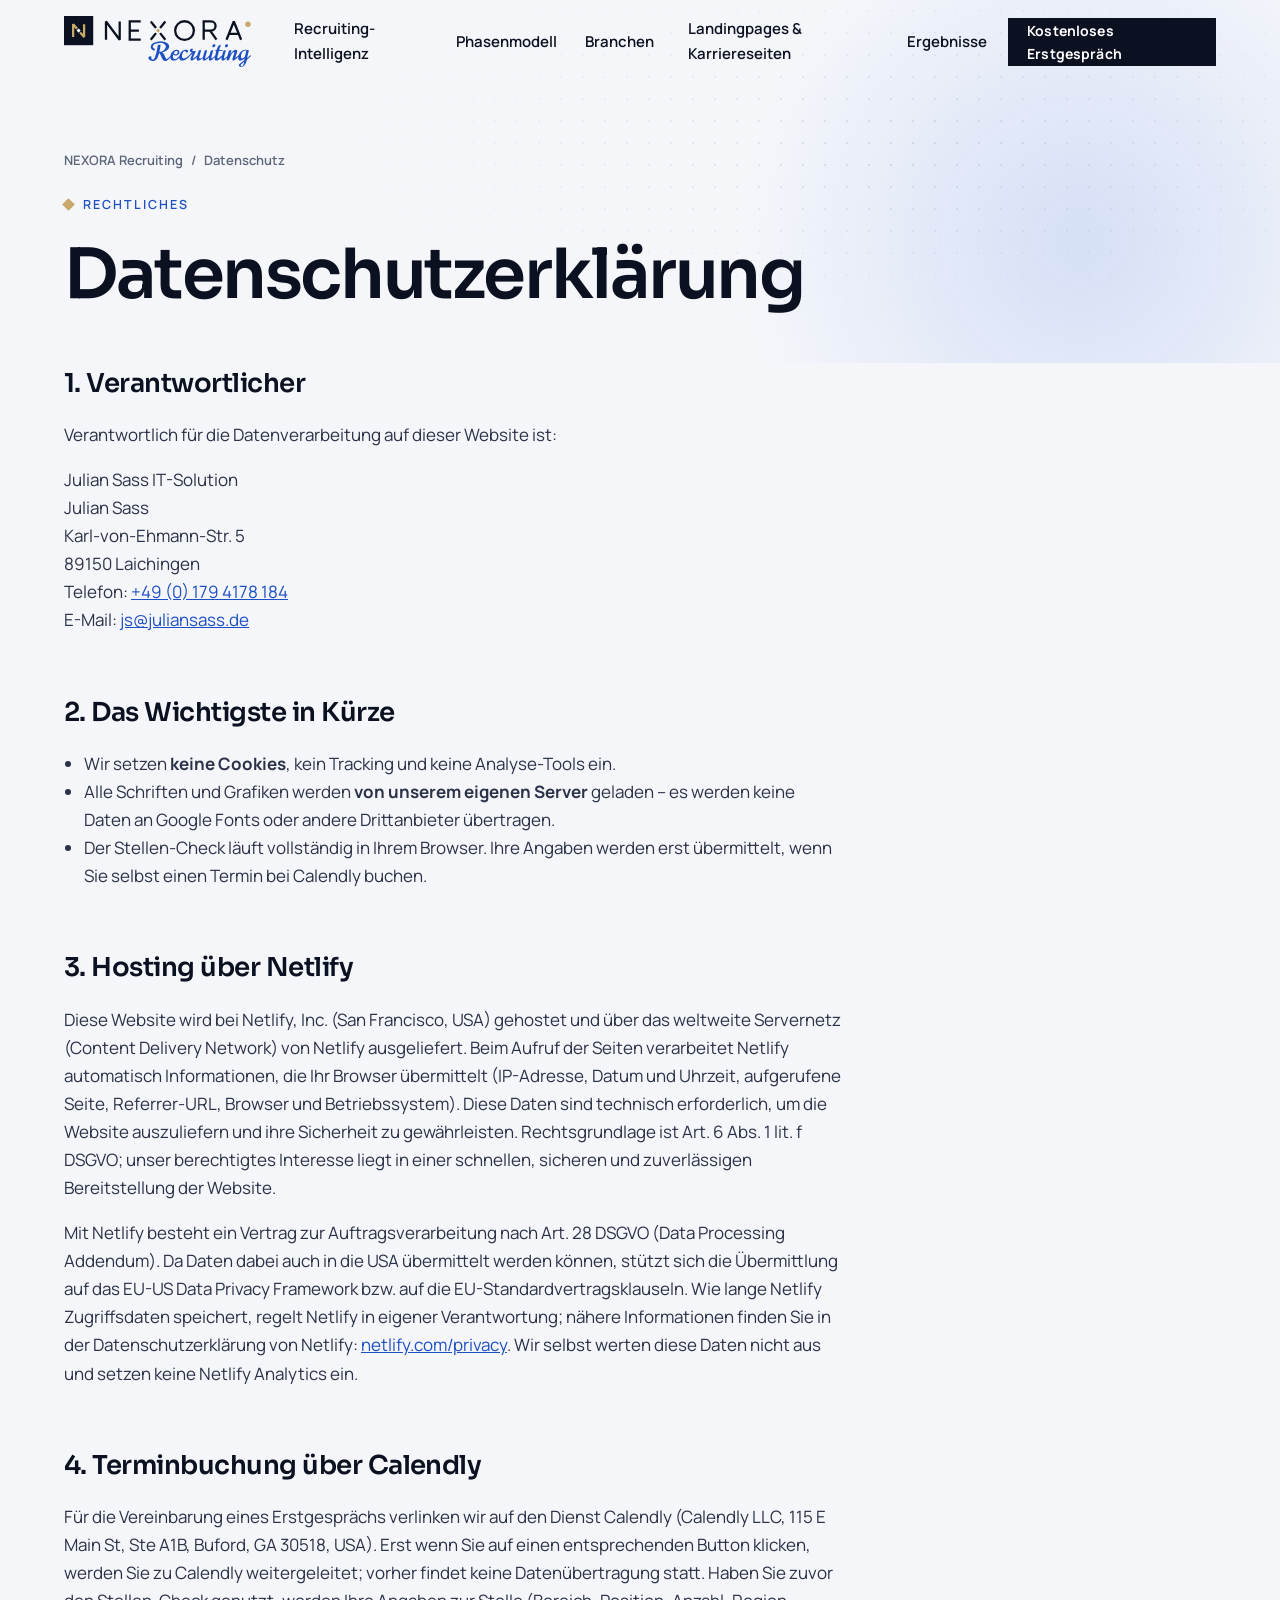
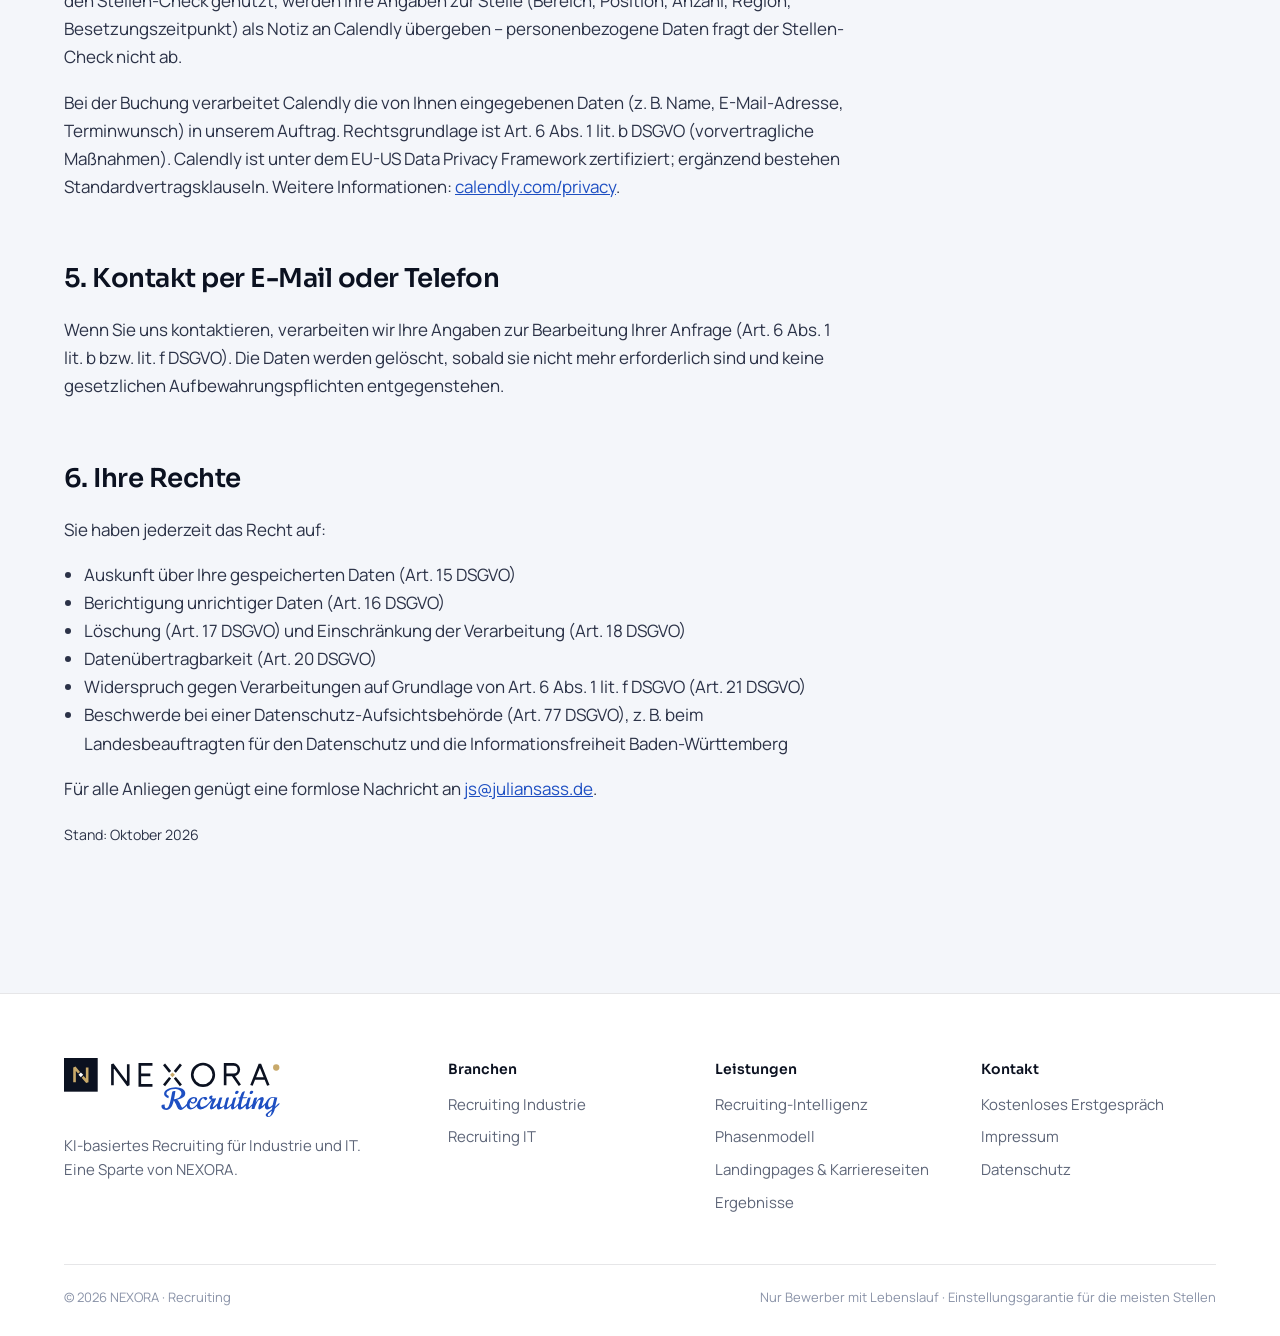
==== commit b4bf945b: "Hosting über Netlify in Datenschutz und Konfiguration aufnehmen - Datenschutzerklärung: Abschnitt zu" ====
--- a/datenschutz.html
+++ b/datenschutz.html
@@ -52,8 +52,9 @@
 <li>Der Stellen-Check läuft vollständig in Ihrem Browser. Ihre Angaben werden erst übermittelt, wenn Sie selbst einen Termin bei Calendly buchen.</li>
 </ul>
 
-<h2>3. Hosting und Server-Logfiles</h2>
-<p>Diese Website wird bei <mark class="todo">[Hosting-Anbieter, Anschrift]</mark> gehostet. Beim Aufruf der Seiten erfasst der Server automatisch Informationen, die Ihr Browser übermittelt (IP-Adresse, Datum und Uhrzeit, aufgerufene Seite, Referrer-URL, Browser und Betriebssystem). Diese Daten sind technisch erforderlich, um die Website auszuliefern und ihre Sicherheit zu gewährleisten. Rechtsgrundlage ist Art. 6 Abs. 1 lit. f DSGVO. Die Logfiles werden nach <mark class="todo">[Anzahl]</mark> Tagen gelöscht. Mit dem Hosting-Anbieter besteht ein Vertrag zur Auftragsverarbeitung nach Art. 28 DSGVO.</p>
+<h2>3. Hosting über Netlify</h2>
+<p>Diese Website wird bei Netlify, Inc. (San Francisco, USA) gehostet und über das weltweite Servernetz (Content Delivery Network) von Netlify ausgeliefert. Beim Aufruf der Seiten verarbeitet Netlify automatisch Informationen, die Ihr Browser übermittelt (IP-Adresse, Datum und Uhrzeit, aufgerufene Seite, Referrer-URL, Browser und Betriebssystem). Diese Daten sind technisch erforderlich, um die Website auszuliefern und ihre Sicherheit zu gewährleisten. Rechtsgrundlage ist Art. 6 Abs. 1 lit. f DSGVO; unser berechtigtes Interesse liegt in einer schnellen, sicheren und zuverlässigen Bereitstellung der Website.</p>
+<p>Mit Netlify besteht ein Vertrag zur Auftragsverarbeitung nach Art. 28 DSGVO (Data Processing Addendum). Da Daten dabei auch in die USA übermittelt werden können, stützt sich die Übermittlung auf das EU-US Data Privacy Framework bzw. auf die EU-Standardvertragsklauseln. Wie lange Netlify Zugriffsdaten speichert, regelt Netlify in eigener Verantwortung; nähere Informationen finden Sie in der Datenschutzerklärung von Netlify: <a href="https://www.netlify.com/privacy/" target="_blank" rel="noopener">netlify.com/privacy</a>. Wir selbst werten diese Daten nicht aus und setzen keine Netlify Analytics ein.</p>
 
 <h2>4. Terminbuchung über Calendly</h2>
 <p>Für die Vereinbarung eines Erstgesprächs verlinken wir auf den Dienst Calendly (Calendly LLC, 115 E Main St, Ste A1B, Buford, GA 30518, USA). Erst wenn Sie auf einen entsprechenden Button klicken, werden Sie zu Calendly weitergeleitet; vorher findet keine Datenübertragung statt. Haben Sie zuvor den Stellen-Check genutzt, werden Ihre Angaben zur Stelle (Bereich, Position, Anzahl, Region, Besetzungszeitpunkt) als Notiz an Calendly übergeben – personenbezogene Daten fragt der Stellen-Check nicht ab.</p>
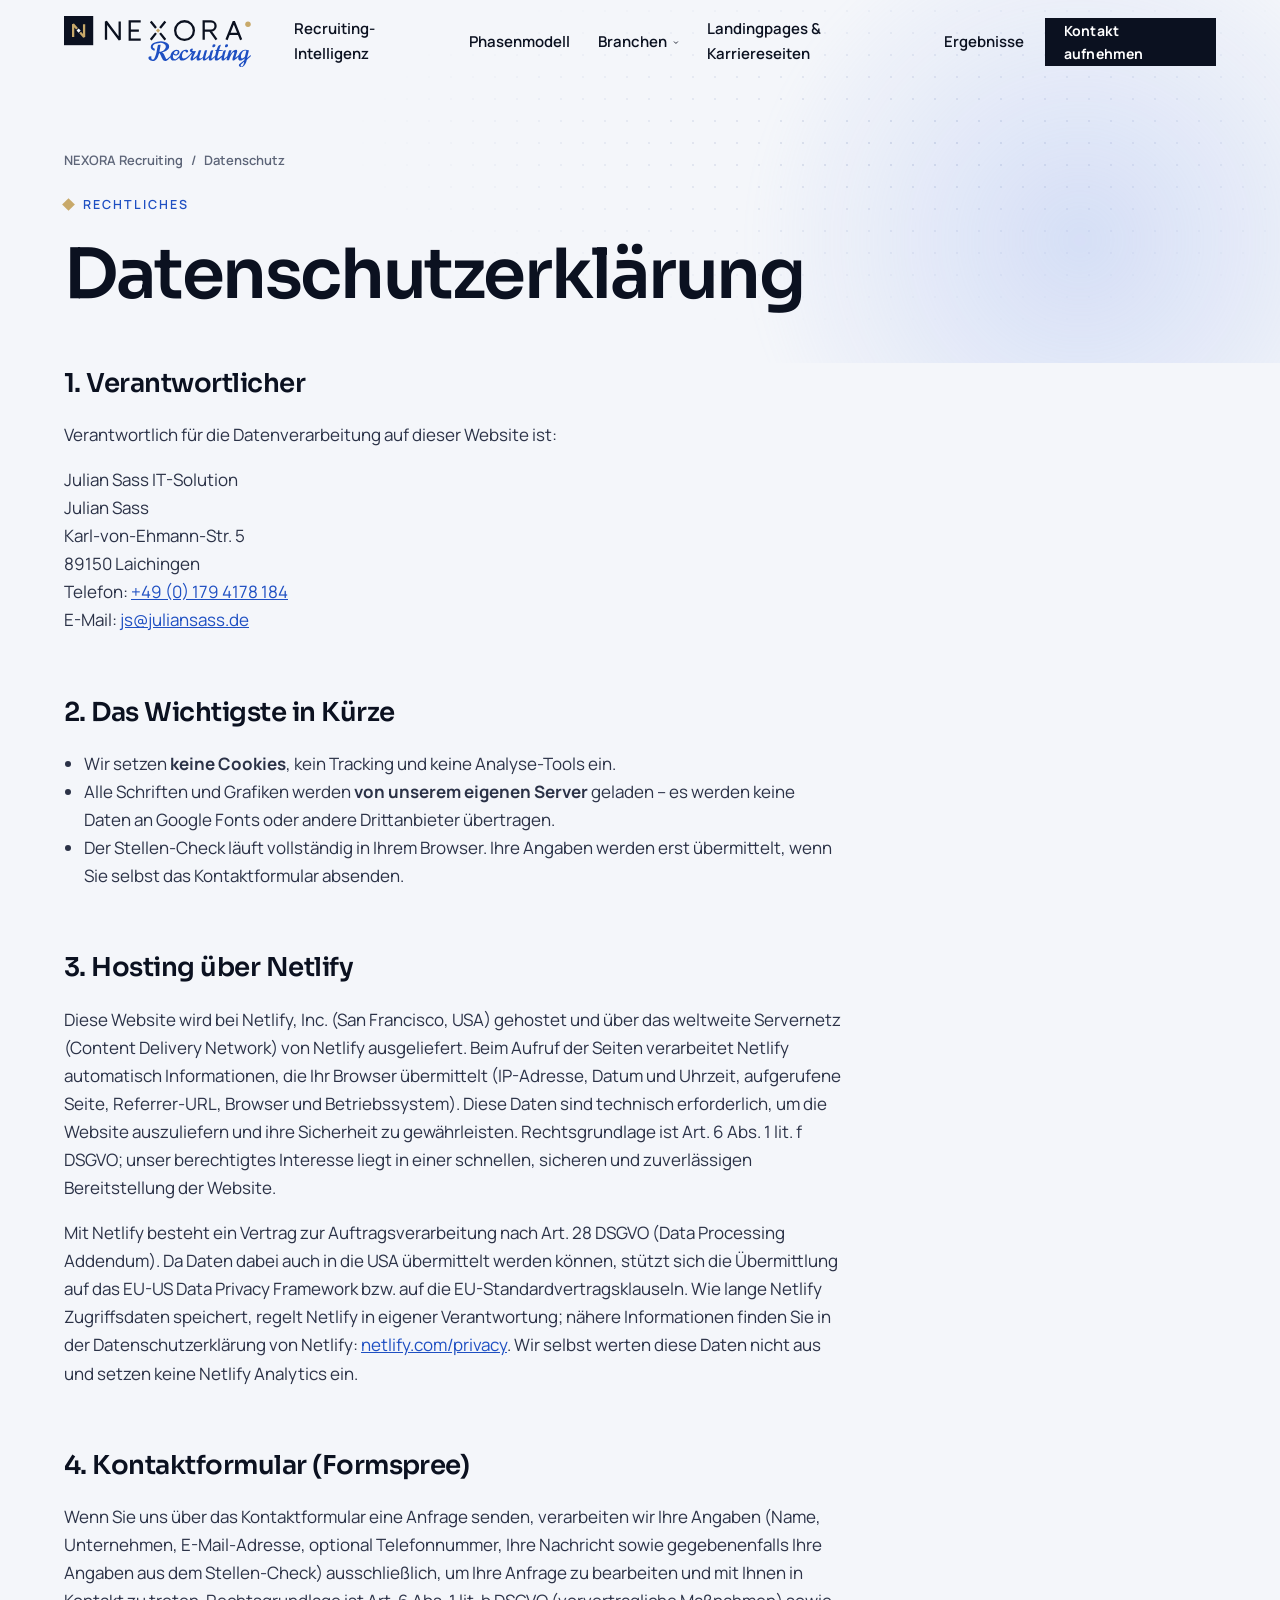
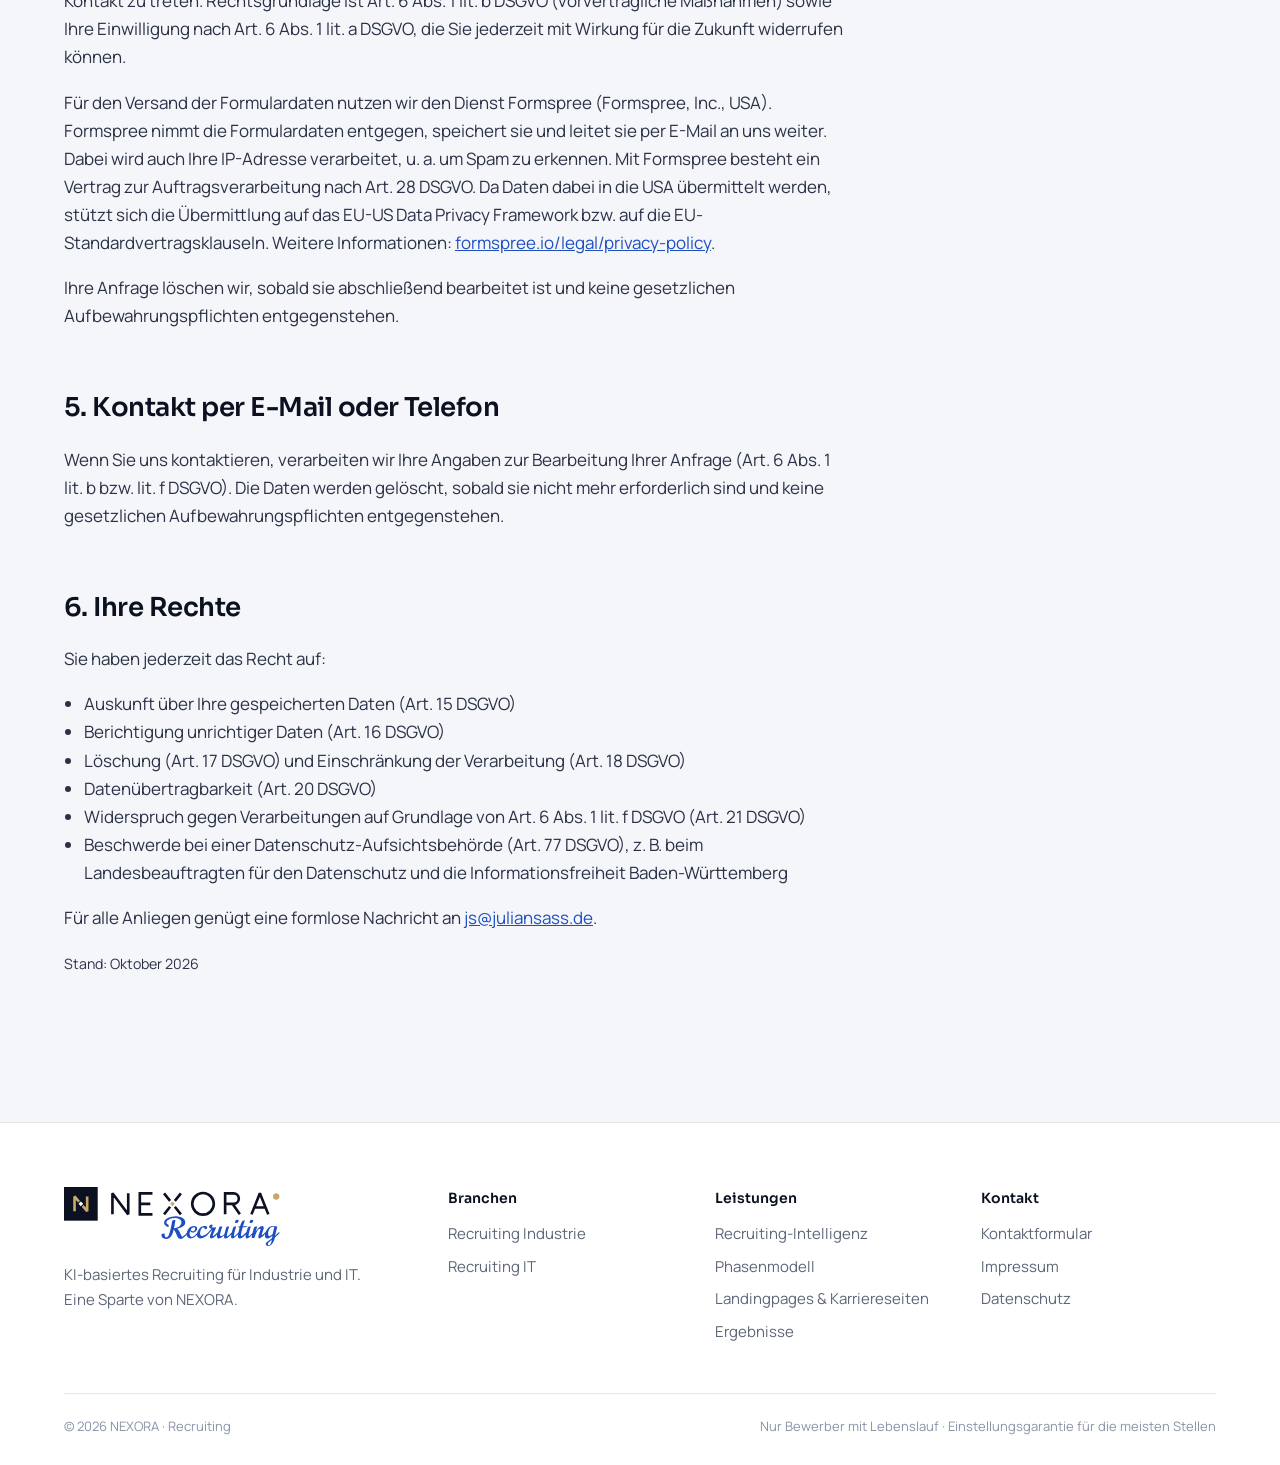
==== commit ed99cd7c: "Kontaktformular über Formspree statt Calendly-Terminbuchung - Neue Seite kontakt.html mit Formular (" ====
--- a/datenschutz.html
+++ b/datenschutz.html
@@ -25,7 +25,7 @@
         <li><a href="landingpages-karriereseiten.html">Landingpages &amp; Karriereseiten</a></li>
         <li><a href="index.html#ergebnisse">Ergebnisse</a></li>
       </ul>
-      <a class="btn btn-ink btn-sm" href="https://calendly.com/staeb-felix/erstgespraech" target="_blank" rel="noopener">Kostenloses Erstgespräch</a>
+      <a class="btn btn-ink btn-sm" href="kontakt.html">Kontakt aufnehmen</a>
     </nav>
     <button class="burger" aria-label="Menü öffnen" aria-expanded="false" aria-controls="nav"><span></span></button>
   </div>
@@ -49,16 +49,17 @@
 <ul>
 <li>Wir setzen <b>keine Cookies</b>, kein Tracking und keine Analyse-Tools ein.</li>
 <li>Alle Schriften und Grafiken werden <b>von unserem eigenen Server</b> geladen – es werden keine Daten an Google Fonts oder andere Drittanbieter übertragen.</li>
-<li>Der Stellen-Check läuft vollständig in Ihrem Browser. Ihre Angaben werden erst übermittelt, wenn Sie selbst einen Termin bei Calendly buchen.</li>
+<li>Der Stellen-Check läuft vollständig in Ihrem Browser. Ihre Angaben werden erst übermittelt, wenn Sie selbst das Kontaktformular absenden.</li>
 </ul>
 
 <h2>3. Hosting über Netlify</h2>
 <p>Diese Website wird bei Netlify, Inc. (San Francisco, USA) gehostet und über das weltweite Servernetz (Content Delivery Network) von Netlify ausgeliefert. Beim Aufruf der Seiten verarbeitet Netlify automatisch Informationen, die Ihr Browser übermittelt (IP-Adresse, Datum und Uhrzeit, aufgerufene Seite, Referrer-URL, Browser und Betriebssystem). Diese Daten sind technisch erforderlich, um die Website auszuliefern und ihre Sicherheit zu gewährleisten. Rechtsgrundlage ist Art. 6 Abs. 1 lit. f DSGVO; unser berechtigtes Interesse liegt in einer schnellen, sicheren und zuverlässigen Bereitstellung der Website.</p>
 <p>Mit Netlify besteht ein Vertrag zur Auftragsverarbeitung nach Art. 28 DSGVO (Data Processing Addendum). Da Daten dabei auch in die USA übermittelt werden können, stützt sich die Übermittlung auf das EU-US Data Privacy Framework bzw. auf die EU-Standardvertragsklauseln. Wie lange Netlify Zugriffsdaten speichert, regelt Netlify in eigener Verantwortung; nähere Informationen finden Sie in der Datenschutzerklärung von Netlify: <a href="https://www.netlify.com/privacy/" target="_blank" rel="noopener">netlify.com/privacy</a>. Wir selbst werten diese Daten nicht aus und setzen keine Netlify Analytics ein.</p>
 
-<h2>4. Terminbuchung über Calendly</h2>
-<p>Für die Vereinbarung eines Erstgesprächs verlinken wir auf den Dienst Calendly (Calendly LLC, 115 E Main St, Ste A1B, Buford, GA 30518, USA). Erst wenn Sie auf einen entsprechenden Button klicken, werden Sie zu Calendly weitergeleitet; vorher findet keine Datenübertragung statt. Haben Sie zuvor den Stellen-Check genutzt, werden Ihre Angaben zur Stelle (Bereich, Position, Anzahl, Region, Besetzungszeitpunkt) als Notiz an Calendly übergeben – personenbezogene Daten fragt der Stellen-Check nicht ab.</p>
-<p>Bei der Buchung verarbeitet Calendly die von Ihnen eingegebenen Daten (z. B. Name, E-Mail-Adresse, Terminwunsch) in unserem Auftrag. Rechtsgrundlage ist Art. 6 Abs. 1 lit. b DSGVO (vorvertragliche Maßnahmen). Calendly ist unter dem EU-US Data Privacy Framework zertifiziert; ergänzend bestehen Standardvertragsklauseln. Weitere Informationen: <a href="https://calendly.com/privacy" target="_blank" rel="noopener">calendly.com/privacy</a>.</p>
+<h2>4. Kontaktformular (Formspree)</h2>
+<p>Wenn Sie uns über das Kontaktformular eine Anfrage senden, verarbeiten wir Ihre Angaben (Name, Unternehmen, E-Mail-Adresse, optional Telefonnummer, Ihre Nachricht sowie gegebenenfalls Ihre Angaben aus dem Stellen-Check) ausschließlich, um Ihre Anfrage zu bearbeiten und mit Ihnen in Kontakt zu treten. Rechtsgrundlage ist Art. 6 Abs. 1 lit. b DSGVO (vorvertragliche Maßnahmen) sowie Ihre Einwilligung nach Art. 6 Abs. 1 lit. a DSGVO, die Sie jederzeit mit Wirkung für die Zukunft widerrufen können.</p>
+<p>Für den Versand der Formulardaten nutzen wir den Dienst Formspree (Formspree, Inc., USA). Formspree nimmt die Formulardaten entgegen, speichert sie und leitet sie per E-Mail an uns weiter. Dabei wird auch Ihre IP-Adresse verarbeitet, u. a. um Spam zu erkennen. Mit Formspree besteht ein Vertrag zur Auftragsverarbeitung nach Art. 28 DSGVO. Da Daten dabei in die USA übermittelt werden, stützt sich die Übermittlung auf das EU-US Data Privacy Framework bzw. auf die EU-Standardvertragsklauseln. Weitere Informationen: <a href="https://formspree.io/legal/privacy-policy/" target="_blank" rel="noopener">formspree.io/legal/privacy-policy</a>.</p>
+<p>Ihre Anfrage löschen wir, sobald sie abschließend bearbeitet ist und keine gesetzlichen Aufbewahrungspflichten entgegenstehen.</p>
 
 <h2>5. Kontakt per E-Mail oder Telefon</h2>
 <p>Wenn Sie uns kontaktieren, verarbeiten wir Ihre Angaben zur Bearbeitung Ihrer Anfrage (Art. 6 Abs. 1 lit. b bzw. lit. f DSGVO). Die Daten werden gelöscht, sobald sie nicht mehr erforderlich sind und keine gesetzlichen Aufbewahrungspflichten entgegenstehen.</p>
@@ -85,12 +86,12 @@
       <div><img src="assets/logo/nexora-recruiting-logo.svg" alt="NEXORA Recruiting" width="220" height="60"><p class="claim">KI-basiertes Recruiting für Industrie und IT. Eine Sparte von NEXORA.</p></div>
       <div><h4>Branchen</h4><ul><li><a href="industrie-recruiting.html">Recruiting Industrie</a></li><li><a href="it-recruiting.html">Recruiting IT</a></li></ul></div>
       <div><h4>Leistungen</h4><ul><li><a href="index.html#intelligenz">Recruiting-Intelligenz</a></li><li><a href="index.html#phasen">Phasenmodell</a></li><li><a href="landingpages-karriereseiten.html">Landingpages &amp; Karriereseiten</a></li><li><a href="index.html#ergebnisse">Ergebnisse</a></li></ul></div>
-      <div><h4>Kontakt</h4><ul><li><a href="https://calendly.com/staeb-felix/erstgespraech" target="_blank" rel="noopener">Kostenloses Erstgespräch</a></li><li><a href="impressum.html">Impressum</a></li><li><a href="datenschutz.html">Datenschutz</a></li></ul></div>
+      <div><h4>Kontakt</h4><ul><li><a href="kontakt.html">Kontaktformular</a></li><li><a href="impressum.html">Impressum</a></li><li><a href="datenschutz.html">Datenschutz</a></li></ul></div>
     </div>
     <div class="ftr-bot"><span>© 2026 NEXORA · Recruiting</span><span>Nur Bewerber mit Lebenslauf · Einstellungsgarantie für die meisten Stellen</span></div>
   </div>
 </footer>
-<div class="mbar"><a href="https://calendly.com/staeb-felix/erstgespraech" target="_blank" rel="noopener">Kostenloses Erstgespräch <svg viewBox="0 0 24 24" fill="none" stroke="currentColor" stroke-width="2.2" stroke-linecap="round" stroke-linejoin="round"><path d="M5 12h14M13 6l6 6-6 6"/></svg></a></div>
+<div class="mbar"><a href="kontakt.html">Kontakt aufnehmen <svg viewBox="0 0 24 24" fill="none" stroke="currentColor" stroke-width="2.2" stroke-linecap="round" stroke-linejoin="round"><path d="M5 12h14M13 6l6 6-6 6"/></svg></a></div>
 <script src="main.js"></script>
 </body>
 </html>
--- a/styles.css
+++ b/styles.css
@@ -593,3 +593,40 @@
 .legal address { font-style: normal; }
 .legal a { color: var(--blue); }
 .todo { background: rgba(200, 169, 106, .28); color: var(--ink); padding: 0 4px; }
+
+/* Kontaktformular */
+.kf-hero { overflow: clip; }
+.kf-hero .hero-grid { align-items: start; }
+.kf-side ul { list-style: none; padding: 0; margin: 30px 0 0; display: grid; gap: 12px; }
+.kf-side li { display: flex; gap: 12px; align-items: flex-start; color: var(--text); }
+.kf-side li svg { width: 20px; height: 20px; flex: none; margin-top: 3px; color: var(--blue); }
+.kf-direct { margin-top: 34px; padding: 22px 24px; background: var(--white); border: 1px solid var(--line); }
+.kf-direct small { display: block; font-size: 10.5px; font-weight: 700; letter-spacing: .14em; text-transform: uppercase; color: var(--muted); margin-bottom: 8px; }
+.kf-direct a { display: block; color: var(--ink); font-weight: 700; text-decoration: none; }
+.kf-direct a:hover { color: var(--blue); }
+.kf-card { background: var(--white); border: 1px solid var(--line); box-shadow: 0 40px 80px -40px rgba(11,17,32,.35); padding: clamp(24px, 3vw, 36px); }
+.kf-card h2 { font-family: var(--head); font-size: 24px; font-weight: 600; color: var(--ink); letter-spacing: -.02em; margin: 0 0 20px; }
+.kf-card .fields { display: grid; grid-template-columns: 1fr 1fr; gap: 16px; }
+.fld textarea { width: 100%; min-height: 140px; padding: 13px 14px; border: 1px solid var(--line); background: var(--frost); font: inherit; resize: vertical; transition: border-color .2s, background .2s; }
+.fld textarea:focus { outline: none; border-color: var(--blue); background: var(--white); }
+.fld.bad textarea { border-color: #c0362c; background: #fff5f4; }
+.fld input:focus-visible, .fld textarea:focus-visible, .fld select:focus-visible { box-shadow: 0 0 0 3px rgba(30,79,194,.18); }
+.fld .opt-l { font-weight: 500; color: var(--muted); }
+.kf-check { grid-column: 1 / -1; display: grid; gap: 4px; padding: 14px 16px; background: var(--frost); border-left: 3px solid var(--brass); font-size: 14.5px; color: var(--ink); }
+.kf-check small { font-size: 10.5px; font-weight: 700; letter-spacing: .14em; text-transform: uppercase; color: var(--muted); }
+.kf-consent { grid-column: 1 / -1; display: flex; gap: 10px; align-items: flex-start; font-size: 14px; color: var(--text); }
+.kf-consent input { width: 18px; height: 18px; margin: 3px 0 0; flex: none; accent-color: var(--blue); }
+.kf-consent.bad { color: #b02a20; }
+.kf-consent a { color: var(--blue); }
+.kf-hp { position: absolute; left: -9999px; width: 1px; height: 1px; overflow: hidden; }
+.kf-foot { display: flex; flex-wrap: wrap; align-items: center; gap: 14px 20px; margin-top: 22px; }
+.kf-foot button[disabled] { opacity: .6; cursor: wait; }
+.kf-status { font-size: 14px; font-weight: 600; color: var(--muted); }
+.kf-status.err { color: #b02a20; }
+.kf-sent { display: grid; gap: 14px; outline: none; }
+.kf-sent .ok { display: flex; gap: 14px; align-items: center; }
+.kf-sent .ok i { width: 46px; height: 46px; flex: none; display: grid; place-items: center; background: var(--ink); }
+.kf-sent .ok i svg { width: 22px; height: 22px; fill: none; stroke: var(--brass-2); stroke-width: 2.4; }
+.kf-sent h2 { margin: 0; }
+.kf-sent p { color: var(--muted); margin: 0; }
+@media (max-width: 640px) { .kf-card .fields { grid-template-columns: 1fr; } }
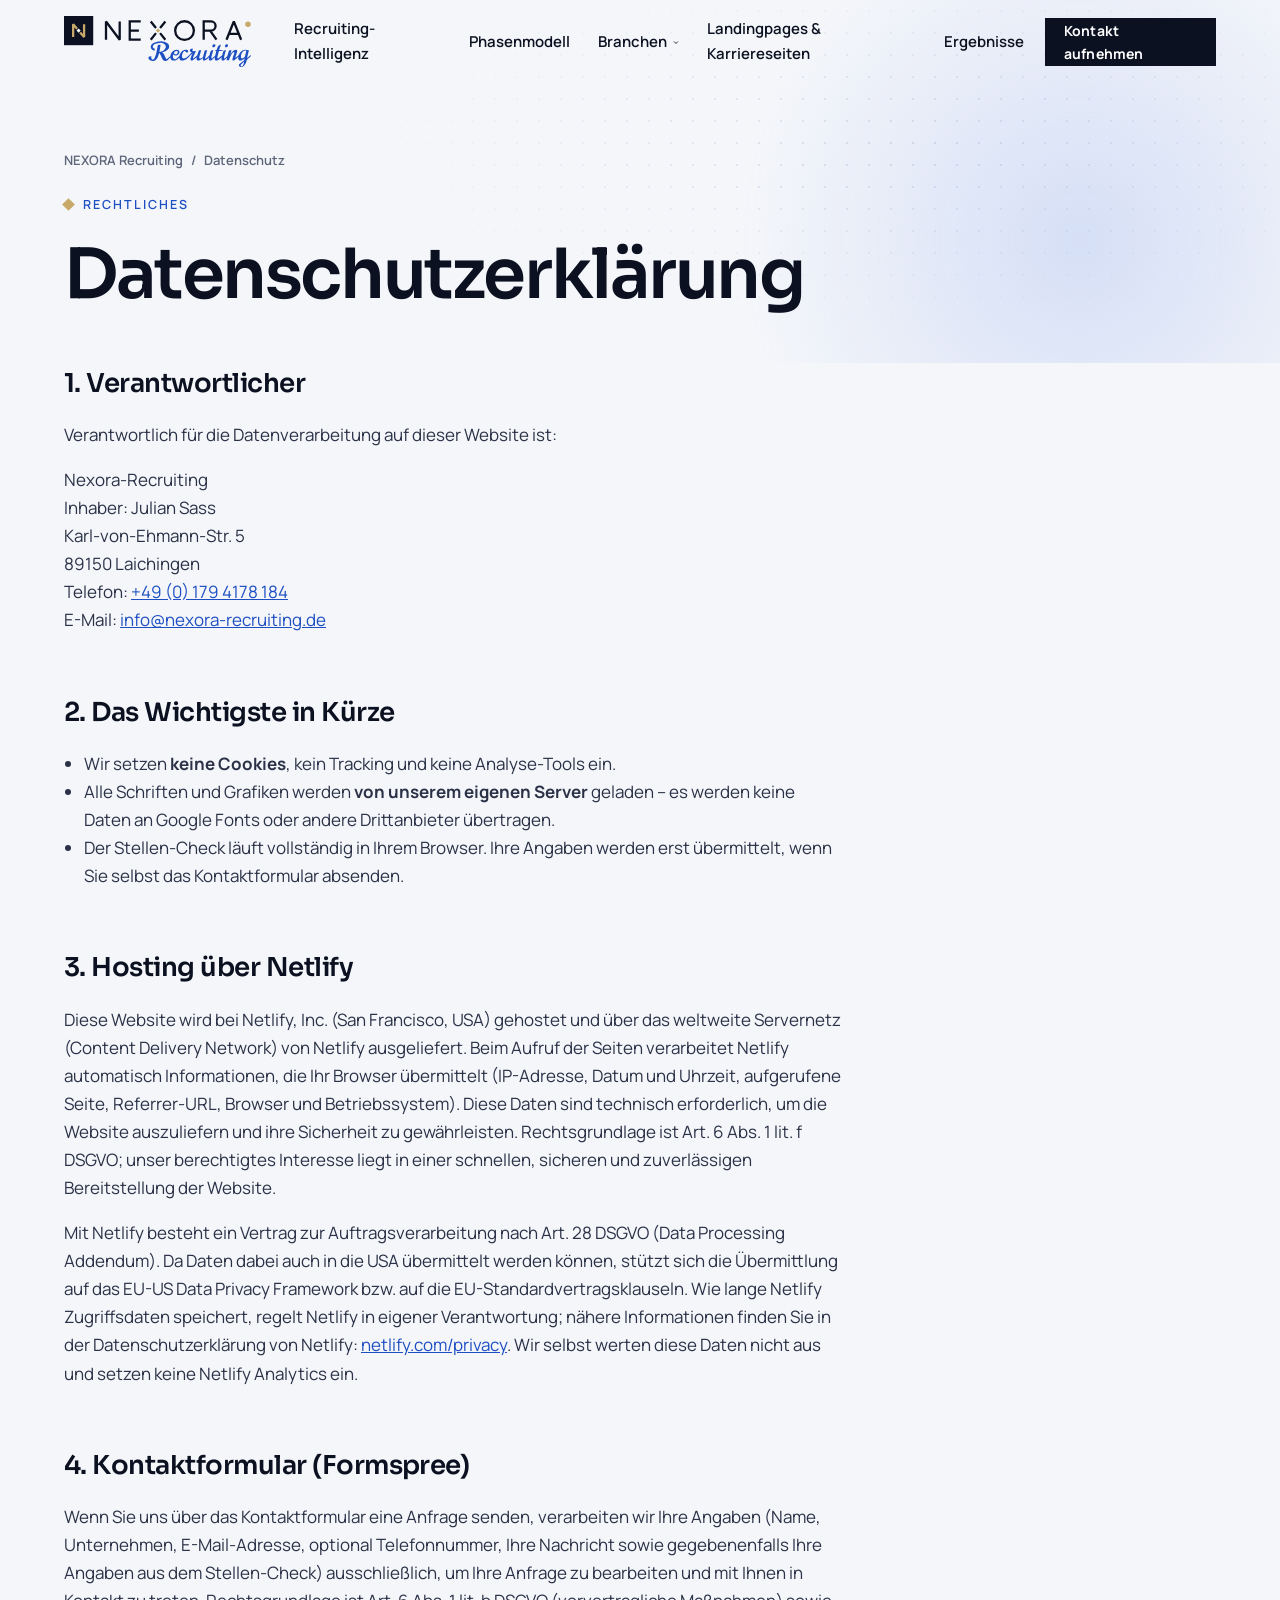
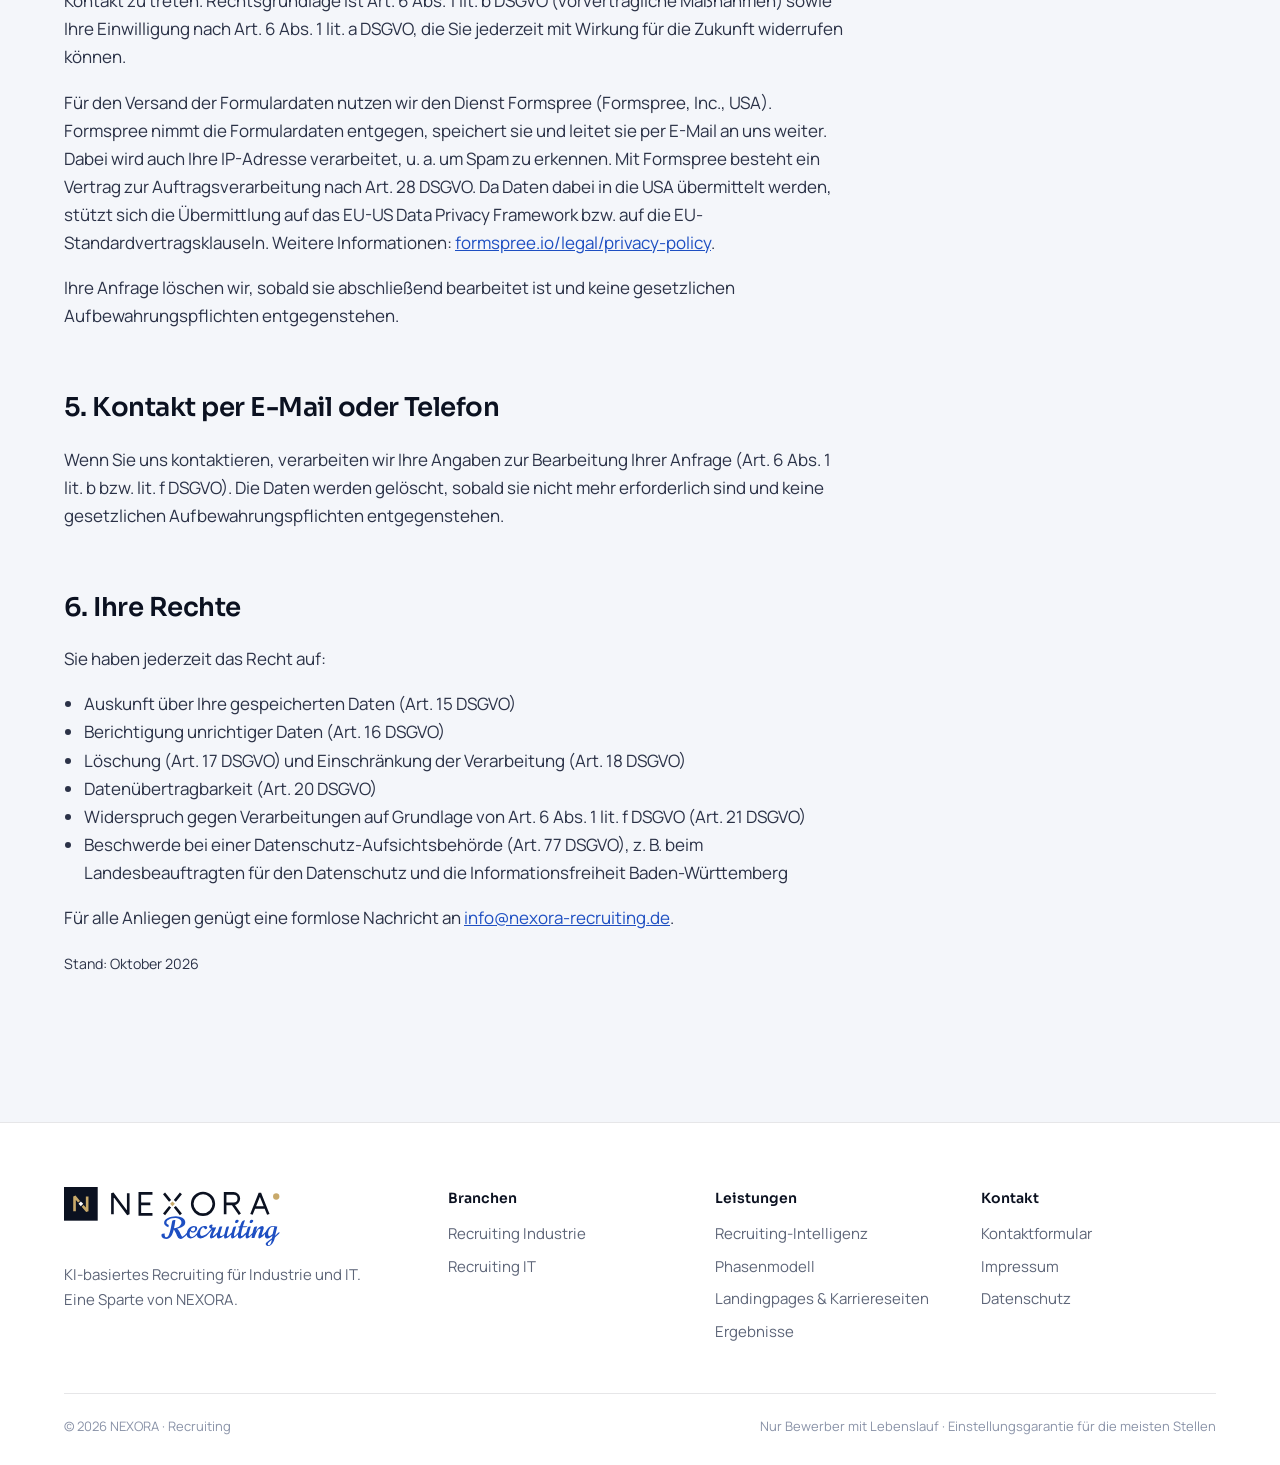
==== commit fa87f275: "Impressum auf Nexora-Recruiting umstellen - Unternehmen Nexora-Recruiting (Inhaber Julian Sass), E-M" ====
--- a/datenschutz.html
+++ b/datenschutz.html
@@ -5,7 +5,7 @@
 <meta name="viewport" content="width=device-width, initial-scale=1">
 <title>Datenschutzerklärung | NEXORA Recruiting</title>
 <meta name="description" content="Datenschutzerklärung von NEXORA Recruiting – keine Cookies, kein Tracking, Schriften lokal eingebunden.">
-<link rel="canonical" href="https://recruiting.nexora.de/datenschutz.html">
+<link rel="canonical" href="https://www.nexora-recruiting.de/datenschutz.html">
 <meta name="theme-color" content="#0b1120">
 <link rel="icon" href="assets/logo/nexora-mark.svg" type="image/svg+xml">
 <link rel="preload" href="assets/fonts/manrope-latin.woff2" as="font" type="font/woff2" crossorigin>
@@ -43,7 +43,7 @@
 <!-- Vorlage – vor der Veröffentlichung rechtlich prüfen und Platzhalter in [eckigen Klammern] ersetzen. -->
 <h2>1. Verantwortlicher</h2>
 <p>Verantwortlich für die Datenverarbeitung auf dieser Website ist:</p>
-<address>Julian Sass IT-Solution<br>Julian Sass<br>Karl-von-Ehmann-Str. 5<br>89150 Laichingen<br>Telefon: <a href="tel:+491794178184">+49 (0) 179 4178 184</a><br>E-Mail: <a href="mailto:js@juliansass.de">js@juliansass.de</a></address>
+<address>Nexora-Recruiting<br>Inhaber: Julian Sass<br>Karl-von-Ehmann-Str. 5<br>89150 Laichingen<br>Telefon: <a href="tel:+491794178184">+49 (0) 179 4178 184</a><br>E-Mail: <a href="mailto:info@nexora-recruiting.de">info@nexora-recruiting.de</a></address>
 
 <h2>2. Das Wichtigste in Kürze</h2>
 <ul>
@@ -74,7 +74,7 @@
 <li>Widerspruch gegen Verarbeitungen auf Grundlage von Art. 6 Abs. 1 lit. f DSGVO (Art. 21 DSGVO)</li>
 <li>Beschwerde bei einer Datenschutz-Aufsichtsbehörde (Art. 77 DSGVO), z. B. beim Landesbeauftragten für den Datenschutz und die Informationsfreiheit Baden-Württemberg</li>
 </ul>
-<p>Für alle Anliegen genügt eine formlose Nachricht an <a href="mailto:js@juliansass.de">js@juliansass.de</a>.</p>
+<p>Für alle Anliegen genügt eine formlose Nachricht an <a href="mailto:info@nexora-recruiting.de">info@nexora-recruiting.de</a>.</p>
 
 <p><small>Stand: Oktober 2026</small></p>
   </div>
--- a/styles.css
+++ b/styles.css
@@ -618,7 +618,6 @@
 .kf-consent input { width: 18px; height: 18px; margin: 3px 0 0; flex: none; accent-color: var(--blue); }
 .kf-consent.bad { color: #b02a20; }
 .kf-consent a { color: var(--blue); }
-.kf-hp { position: absolute; left: -9999px; width: 1px; height: 1px; overflow: hidden; }
 .kf-foot { display: flex; flex-wrap: wrap; align-items: center; gap: 14px 20px; margin-top: 22px; }
 .kf-foot button[disabled] { opacity: .6; cursor: wait; }
 .kf-status { font-size: 14px; font-weight: 600; color: var(--muted); }
